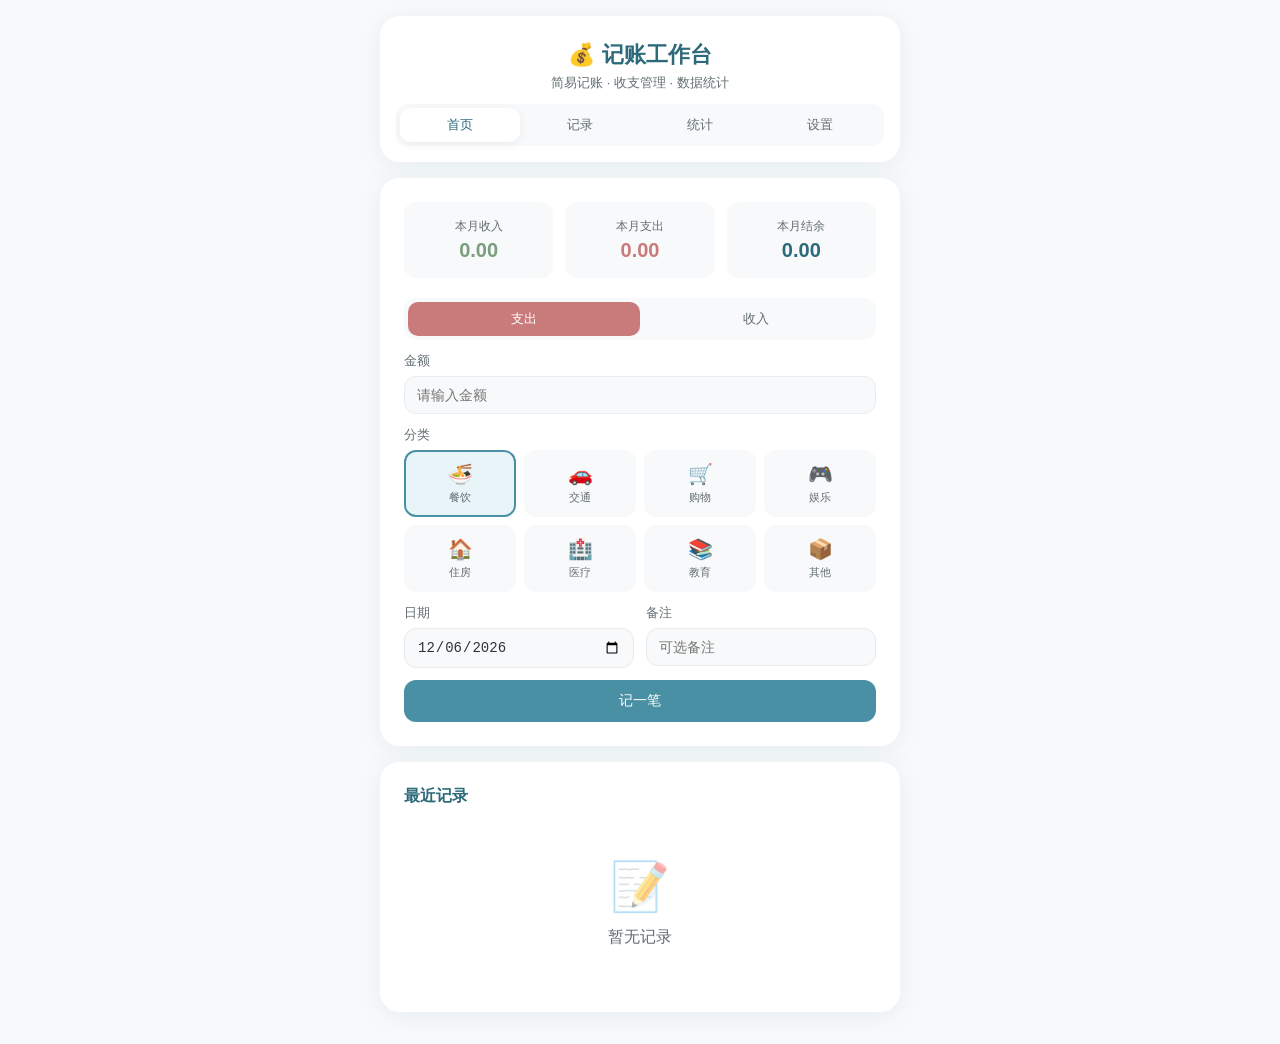
==== accounting-workbench/index.html @ 42d9f83f "feat: 新增记账工作台 - 添加 accounting-workbench/index.html 记账功能页面 - 支持收入/支出记录、分类管理、统计图表 - 支持数据导出/导入、GitHub 云" ====
<!DOCTYPE html>
<html lang="zh-CN">
<head>
    <meta charset="UTF-8">
    <meta name="viewport" content="width=device-width, initial-scale=1.0, maximum-scale=1.0, user-scalable=no">
    <title>记账工作台 · 简易记账</title>
    <style>
        :root {
            --bg: #f8f9fa;
            --card: #ffffff;
            --primary: #4a90a4;
            --primary-light: #e8f4f8;
            --primary-dark: #2d6a7a;
            --accent: #e8a87c;
            --accent-light: #fdf0e6;
            --success: #7a9e7e;
            --danger: #c97b7b;
            --warning: #e8a87c;
            --text: #2d3436;
            --text-light: #636e72;
            --border: #e9ecef;
            --shadow: 0 4px 24px rgba(74, 144, 164, 0.10);
            --radius: 20px;
            --radius-sm: 12px;
        }
        * { margin: 0; padding: 0; box-sizing: border-box; }
        body {
            font-family: -apple-system, BlinkMacSystemFont, "PingFang SC", "Microsoft YaHei", sans-serif;
            background: var(--bg);
            min-height: 100vh;
            color: var(--text);
            padding: 16px;
        }
        .container { max-width: 520px; margin: 0 auto; }
        .hidden { display: none !important; }

        header {
            text-align: center;
            padding: 24px 16px 16px;
            background: var(--card);
            border-radius: var(--radius);
            margin-bottom: 16px;
            box-shadow: var(--shadow);
        }
        header h1 { font-size: 22px; color: var(--primary-dark); font-weight: 600; }
        header .sub { color: var(--text-light); font-size: 13px; margin-top: 4px; }

        .nav-tabs {
            display: flex;
            gap: 0;
            background: var(--bg);
            border-radius: var(--radius-sm);
            padding: 4px;
            margin: 12px 0 0;
        }
        .nav-tabs button {
            flex: 1;
            padding: 8px;
            border: none;
            background: transparent;
            border-radius: 10px;
            font-size: 13px;
            color: var(--text-light);
            cursor: pointer;
            transition: all 0.2s;
        }
        .nav-tabs button.active {
            background: var(--card);
            color: var(--primary-dark);
            font-weight: 500;
            box-shadow: 0 2px 8px rgba(0,0,0,0.06);
        }

        .card {
            background: var(--card);
            border-radius: var(--radius);
            padding: 24px;
            margin-bottom: 16px;
            box-shadow: var(--shadow);
        }

        .summary-grid {
            display: grid;
            grid-template-columns: repeat(3, 1fr);
            gap: 12px;
            margin-bottom: 20px;
        }
        .summary-item {
            text-align: center;
            padding: 16px 8px;
            background: var(--bg);
            border-radius: var(--radius-sm);
        }
        .summary-item .label { font-size: 12px; color: var(--text-light); margin-bottom: 4px; }
        .summary-item .amount { font-size: 20px; font-weight: 700; }
        .summary-item.income .amount { color: var(--success); }
        .summary-item.expense .amount { color: var(--danger); }
        .summary-item.balance .amount { color: var(--primary-dark); }

        .record-form {
            display: grid;
            gap: 12px;
        }
        .form-row {
            display: grid;
            grid-template-columns: 1fr 1fr;
            gap: 12px;
        }
        .form-group {
            display: flex;
            flex-direction: column;
            gap: 6px;
        }
        .form-group label {
            font-size: 13px;
            color: var(--text-light);
            font-weight: 500;
        }
        .form-group input, .form-group select, .form-group textarea {
            padding: 10px 12px;
            border: 1px solid var(--border);
            border-radius: var(--radius-sm);
            font-size: 14px;
            color: var(--text);
            background: var(--bg);
            transition: border-color 0.2s;
        }
        .form-group input:focus, .form-group select:focus, .form-group textarea:focus {
            outline: none;
            border-color: var(--primary);
        }
        .form-group textarea {
            resize: vertical;
            min-height: 60px;
        }

        .type-toggle {
            display: flex;
            gap: 0;
            background: var(--bg);
            border-radius: var(--radius-sm);
            padding: 4px;
        }
        .type-toggle button {
            flex: 1;
            padding: 8px;
            border: none;
            background: transparent;
            border-radius: 10px;
            font-size: 13px;
            color: var(--text-light);
            cursor: pointer;
            transition: all 0.2s;
        }
        .type-toggle button.active {
            color: white;
            font-weight: 500;
        }
        .type-toggle button.expense.active { background: var(--danger); }
        .type-toggle button.income.active { background: var(--success); }

        .category-grid {
            display: grid;
            grid-template-columns: repeat(4, 1fr);
            gap: 8px;
        }
        .category-item {
            display: flex;
            flex-direction: column;
            align-items: center;
            padding: 10px 4px;
            border: 2px solid transparent;
            border-radius: var(--radius-sm);
            cursor: pointer;
            transition: all 0.2s;
            background: var(--bg);
        }
        .category-item:hover { border-color: var(--primary-light); }
        .category-item.selected { border-color: var(--primary); background: var(--primary-light); }
        .category-item .icon { font-size: 20px; margin-bottom: 4px; }
        .category-item .name { font-size: 11px; color: var(--text-light); }

        .btn {
            padding: 12px 24px;
            border: none;
            border-radius: var(--radius-sm);
            font-size: 14px;
            font-weight: 500;
            cursor: pointer;
            transition: all 0.2s;
        }
        .btn-primary {
            background: var(--primary);
            color: white;
        }
        .btn-primary:hover { background: var(--primary-dark); }
        .btn-secondary {
            background: var(--bg);
            color: var(--text);
        }
        .btn-secondary:hover { background: var(--border); }
        .btn-danger {
            background: var(--danger);
            color: white;
        }
        .btn-danger:hover { opacity: 0.9; }
        .btn-block { width: 100%; }

        .record-list { list-style: none; }
        .record-item {
            display: flex;
            align-items: center;
            padding: 14px;
            border-radius: var(--radius-sm);
            background: var(--bg);
            margin-bottom: 8px;
            transition: transform 0.2s;
        }
        .record-item:hover { transform: translateX(4px); }
        .record-item .icon {
            width: 40px;
            height: 40px;
            border-radius: 10px;
            display: flex;
            align-items: center;
            justify-content: center;
            font-size: 18px;
            margin-right: 12px;
            flex-shrink: 0;
        }
        .record-item .icon.expense { background: #fde8e8; }
        .record-item .icon.income { background: #e8f5e9; }
        .record-item .info { flex: 1; }
        .record-item .info .category { font-weight: 500; font-size: 14px; }
        .record-item .info .note { font-size: 12px; color: var(--text-light); margin-top: 2px; }
        .record-item .info .date { font-size: 11px; color: var(--text-light); margin-top: 2px; }
        .record-item .amount { font-weight: 600; font-size: 15px; margin-right: 12px; }
        .record-item .amount.expense { color: var(--danger); }
        .record-item .amount.income { color: var(--success); }
        .record-item .actions {
            display: flex;
            gap: 4px;
        }
        .record-item .actions button {
            width: 28px;
            height: 28px;
            border: none;
            border-radius: 6px;
            background: transparent;
            cursor: pointer;
            font-size: 14px;
            transition: background 0.2s;
        }
        .record-item .actions button:hover { background: var(--border); }

        .filter-bar {
            display: flex;
            gap: 8px;
            margin-bottom: 16px;
            flex-wrap: wrap;
        }
        .filter-bar select, .filter-bar input {
            padding: 8px 12px;
            border: 1px solid var(--border);
            border-radius: var(--radius-sm);
            font-size: 13px;
            color: var(--text);
            background: var(--card);
        }

        .chart-container {
            height: 200px;
            display: flex;
            align-items: flex-end;
            gap: 8px;
            padding: 20px 0;
        }
        .chart-bar {
            flex: 1;
            display: flex;
            flex-direction: column;
            align-items: center;
        }
        .chart-bar .bar {
            width: 100%;
            border-radius: 6px 6px 0 0;
            transition: height 0.6s ease;
        }
        .chart-bar .bar.expense { background: linear-gradient(180deg, var(--danger), #e8a87c); }
        .chart-bar .bar.income { background: linear-gradient(180deg, var(--success), #a5d6a7); }
        .chart-bar .label { font-size: 11px; color: var(--text-light); margin-top: 8px; }
        .chart-bar .value { font-size: 11px; color: var(--text); margin-bottom: 4px; }

        .empty-state {
            text-align: center;
            padding: 40px 20px;
            color: var(--text-light);
        }
        .empty-state .icon { font-size: 48px; margin-bottom: 12px; opacity: 0.5; }

        .modal {
            position: fixed;
            top: 0;
            left: 0;
            right: 0;
            bottom: 0;
            background: rgba(0,0,0,0.5);
            display: flex;
            align-items: center;
            justify-content: center;
            z-index: 1000;
            padding: 20px;
        }
        .modal-content {
            background: var(--card);
            border-radius: var(--radius);
            padding: 24px;
            width: 100%;
            max-width: 400px;
            max-height: 80vh;
            overflow-y: auto;
        }
        .modal-header {
            display: flex;
            justify-content: space-between;
            align-items: center;
            margin-bottom: 16px;
        }
        .modal-header h3 { font-size: 18px; color: var(--primary-dark); }
        .modal-close {
            width: 32px;
            height: 32px;
            border: none;
            border-radius: 8px;
            background: var(--bg);
            cursor: pointer;
            font-size: 16px;
        }

        .settings-item {
            display: flex;
            justify-content: space-between;
            align-items: center;
            padding: 12px 0;
            border-bottom: 1px solid var(--border);
        }
        .settings-item:last-child { border-bottom: none; }
        .settings-item .label { font-size: 14px; }
        .settings-item .value { font-size: 14px; color: var(--text-light); }

        .toast {
            position: fixed;
            bottom: 20px;
            left: 50%;
            transform: translateX(-50%);
            background: var(--primary-dark);
            color: white;
            padding: 12px 24px;
            border-radius: var(--radius-sm);
            font-size: 14px;
            z-index: 2000;
            opacity: 0;
            transition: opacity 0.3s;
        }
        .toast.show { opacity: 1; }

        @media (max-width: 768px) {
            body { padding: 12px; }
            .form-row { grid-template-columns: 1fr; }
            .category-grid { grid-template-columns: repeat(4, 1fr); }
        }
    </style>
</head>
<body>
<div class="container">
    <header>
        <h1>💰 记账工作台</h1>
        <div class="sub">简易记账 · 收支管理 · 数据统计</div>
        <div class="nav-tabs">
            <button class="active" onclick="showTab('home')">首页</button>
            <button onclick="showTab('records')">记录</button>
            <button onclick="showTab('stats')">统计</button>
            <button onclick="showTab('settings')">设置</button>
        </div>
    </header>

    <!-- 首页 -->
    <div id="tab-home" class="tab-content">
        <div class="card">
            <div class="summary-grid">
                <div class="summary-item income">
                    <div class="label">本月收入</div>
                    <div class="amount" id="monthIncome">0.00</div>
                </div>
                <div class="summary-item expense">
                    <div class="label">本月支出</div>
                    <div class="amount" id="monthExpense">0.00</div>
                </div>
                <div class="summary-item balance">
                    <div class="label">本月结余</div>
                    <div class="amount" id="monthBalance">0.00</div>
                </div>
            </div>

            <div class="record-form">
                <div class="type-toggle">
                    <button class="expense active" onclick="setType('expense')">支出</button>
                    <button class="income" onclick="setType('income')">收入</button>
                </div>

                <div class="form-group">
                    <label>金额</label>
                    <input type="number" id="amount" placeholder="请输入金额" step="0.01" min="0">
                </div>

                <div class="form-group">
                    <label>分类</label>
                    <div class="category-grid" id="categoryGrid"></div>
                </div>

                <div class="form-row">
                    <div class="form-group">
                        <label>日期</label>
                        <input type="date" id="date">
                    </div>
                    <div class="form-group">
                        <label>备注</label>
                        <input type="text" id="note" placeholder="可选备注">
                    </div>
                </div>

                <button class="btn btn-primary btn-block" onclick="addRecord()">记一笔</button>
            </div>
        </div>

        <div class="card">
            <h3 style="font-size:16px;color:var(--primary-dark);margin-bottom:12px">最近记录</h3>
            <ul class="record-list" id="recentRecords"></ul>
        </div>
    </div>

    <!-- 记录列表 -->
    <div id="tab-records" class="tab-content hidden">
        <div class="card">
            <div class="filter-bar">
                <select id="filterType" onchange="renderRecords()">
                    <option value="all">全部类型</option>
                    <option value="expense">支出</option>
                    <option value="income">收入</option>
                </select>
                <select id="filterCategory" onchange="renderRecords()">
                    <option value="all">全部分类</option>
                </select>
                <input type="month" id="filterMonth" onchange="renderRecords()">
            </div>
            <ul class="record-list" id="allRecords"></ul>
        </div>
    </div>

    <!-- 统计 -->
    <div id="tab-stats" class="tab-content hidden">
        <div class="card">
            <h3 style="font-size:16px;color:var(--primary-dark);margin-bottom:12px">月度收支趋势</h3>
            <div class="chart-container" id="monthlyChart"></div>
        </div>

        <div class="card">
            <h3 style="font-size:16px;color:var(--primary-dark);margin-bottom:12px">分类统计</h3>
            <div id="categoryStats"></div>
        </div>
    </div>

    <!-- 设置 -->
    <div id="tab-settings" class="tab-content hidden">
        <div class="card">
            <h3 style="font-size:16px;color:var(--primary-dark);margin-bottom:16px">数据管理</h3>
            <div class="settings-item">
                <div class="label">导出数据</div>
                <button class="btn btn-secondary" onclick="exportData()">导出 JSON</button>
            </div>
            <div class="settings-item">
                <div class="label">导入数据</button>
                <input type="file" id="importFile" accept=".json" onchange="importData(event)" style="display:none">
                <button class="btn btn-secondary" onclick="document.getElementById('importFile').click()">导入 JSON</button>
            </div>
            <div class="settings-item">
                <div class="label">清空数据</div>
                <button class="btn btn-danger" onclick="clearData()">清空</button>
            </div>
        </div>

        <div class="card">
            <h3 style="font-size:16px;color:var(--primary-dark);margin-bottom:16px">云同步</h3>
            <div class="form-group">
                <label>GitHub Token</label>
                <input type="password" id="githubTokenInput" placeholder="ghp_xxxx">
            </div>
            <div class="form-group" style="margin-top:12px">
                <label>仓库路径 (owner/repo/path)</label>
                <input type="text" id="githubPathInput" placeholder="LCC0528/knowledge-workbench/data/accounting.json">
            </div>
            <div style="display:flex;gap:8px;margin-top:16px">
                <button class="btn btn-primary" onclick="pushToGitHub()">推送到云端</button>
                <button class="btn btn-secondary" onclick="pullFromGitHub()">从云端拉取</button>
            </div>
        </div>
    </div>
</div>

<!-- 编辑弹窗 -->
<div id="editModal" class="modal hidden">
    <div class="modal-content">
        <div class="modal-header">
            <h3>编辑记录</h3>
            <button class="modal-close" onclick="closeModal()">×</button>
        </div>
        <div class="record-form">
            <div class="type-toggle">
                <button class="expense" onclick="setEditType('expense')">支出</button>
                <button class="income" onclick="setEditType('income')">收入</button>
            </div>
            <div class="form-group">
                <label>金额</label>
                <input type="number" id="editAmount" step="0.01" min="0">
            </div>
            <div class="form-group">
                <label>分类</label>
                <div class="category-grid" id="editCategoryGrid"></div>
            </div>
            <div class="form-row">
                <div class="form-group">
                    <label>日期</label>
                    <input type="date" id="editDate">
                </div>
                <div class="form-group">
                    <label>备注</label>
                    <input type="text" id="editNote">
                </div>
            </div>
            <button class="btn btn-primary btn-block" onclick="saveEdit()">保存</button>
        </div>
    </div>
</div>

<div id="toast" class="toast"></div>

<script>
(function() {
    // 常量
    const STORAGE_KEY = 'accounting_workbench_data';
    const SETTINGS_KEY = 'accounting_workbench_settings';
    const GITHUB_TOKEN_KEY = 'accounting_github_token';
    const GITHUB_PATH_KEY = 'accounting_github_path';

    // 默认分类
    const DEFAULT_CATEGORIES = {
        expense: [
            { id: 'food', name: '餐饮', icon: '🍜' },
            { id: 'transport', name: '交通', icon: '🚗' },
            { id: 'shopping', name: '购物', icon: '🛒' },
            { id: 'entertainment', name: '娱乐', icon: '🎮' },
            { id: 'housing', name: '住房', icon: '🏠' },
            { id: 'medical', name: '医疗', icon: '🏥' },
            { id: 'education', name: '教育', icon: '📚' },
            { id: 'other_expense', name: '其他', icon: '📦' }
        ],
        income: [
            { id: 'salary', name: '工资', icon: '💼' },
            { id: 'bonus', name: '奖金', icon: '🎁' },
            { id: 'investment', name: '投资', icon: '📈' },
            { id: 'parttime', name: '兼职', icon: '💻' },
            { id: 'gift', name: '红包', icon: '🧧' },
            { id: 'refund', name: '退款', icon: '↩️' },
            { id: 'other_income', name: '其他', icon: '💎' }
        ]
    };

    // 状态
    let state = {
        records: [],
        type: 'expense',
        category: 'food',
        editType: 'expense',
        editCategory: 'food',
        editingId: null
    };

    // 工具函数
    function generateId() {
        return Date.now().toString(36) + Math.random().toString(36).substr(2, 9);
    }

    function formatDate(date) {
        const d = new Date(date);
        return d.getFullYear() + '-' + String(d.getMonth()+1).padStart(2,'0') + '-' + String(d.getDate()).padStart(2,'0');
    }

    function formatMonth(date) {
        const d = new Date(date);
        return d.getFullYear() + '-' + String(d.getMonth()+1).padStart(2,'0');
    }

    function formatAmount(amount) {
        return parseFloat(amount).toFixed(2);
    }

    function showToast(msg) {
        const toast = document.getElementById('toast');
        toast.textContent = msg;
        toast.classList.add('show');
        setTimeout(() => toast.classList.remove('show'), 2000);
    }

    // 数据持久化
    function loadData() {
        try {
            const data = localStorage.getItem(STORAGE_KEY);
            if (data) state.records = JSON.parse(data);
        } catch { state.records = []; }
    }

    function saveData() {
        localStorage.setItem(STORAGE_KEY, JSON.stringify(state.records));
    }

    function getSettings() {
        try {
            return JSON.parse(localStorage.getItem(SETTINGS_KEY)) || {};
        } catch { return {}; }
    }

    function saveSettings(settings) {
        localStorage.setItem(SETTINGS_KEY, JSON.stringify(settings));
    }

    // GitHub 云同步
    function getGhToken() {
        try { return localStorage.getItem(GITHUB_TOKEN_KEY) || ''; } catch { return ''; }
    }

    function setGhToken(token) {
        try { localStorage.setItem(GITHUB_TOKEN_KEY, token); } catch {}
    }

    function getGhPath() {
        try { return localStorage.getItem(GITHUB_PATH_KEY) || ''; } catch { return ''; }
    }

    function setGhPath(path) {
        try { localStorage.setItem(GITHUB_PATH_KEY, path); } catch {}
    }

    async function pushToGitHub() {
        const token = getGhToken();
        const path = getGhPath();
        if (!token || !path) {
            showToast('请先配置 Token 和仓库路径');
            return;
        }

        const parts = path.split('/');
        if (parts.length < 3) {
            showToast('仓库路径格式: owner/repo/path');
            return;
        }

        const owner = parts[0];
        const repo = parts[1];
        const filePath = parts.slice(2).join('/');
        const apiUrl = `https://api.github.com/repos/${owner}/${repo}/contents/${filePath}`;

        try {
            // 获取现有文件
            let sha = null;
            const getResp = await fetch(apiUrl, {
                headers: { 'Authorization': `token ${token}` }
            });
            if (getResp.ok) {
                const data = await getResp.json();
                sha = data.sha;
            }

            // 准备内容
            const content = btoa(unescape(encodeURIComponent(JSON.stringify(state.records, null, 2))));

            // 提交
            const body = {
                message: `更新记账数据 ${new Date().toISOString()}`,
                content: content
            };
            if (sha) body.sha = sha;

            const putResp = await fetch(apiUrl, {
                method: 'PUT',
                headers: {
                    'Authorization': `token ${token}`,
                    'Content-Type': 'application/json'
                },
                body: JSON.stringify(body)
            });

            if (putResp.ok) {
                showToast('推送成功');
            } else {
                showToast('推送失败: ' + putResp.statusText);
            }
        } catch (e) {
            showToast('网络错误: ' + e.message);
        }
    }

    async function pullFromGitHub() {
        const token = getGhToken();
        const path = getGhPath();
        if (!token || !path) {
            showToast('请先配置 Token 和仓库路径');
            return;
        }

        const parts = path.split('/');
        if (parts.length < 3) {
            showToast('仓库路径格式: owner/repo/path');
            return;
        }

        const owner = parts[0];
        const repo = parts[1];
        const filePath = parts.slice(2).join('/');
        const apiUrl = `https://api.github.com/repos/${owner}/${repo}/contents/${filePath}`;

        try {
            const resp = await fetch(apiUrl, {
                headers: { 'Authorization': `token ${token}` }
            });
            if (!resp.ok) {
                showToast('拉取失败: ' + resp.statusText);
                return;
            }
            const data = await resp.json();
            const content = decodeURIComponent(escape(atob(data.content)));
            const records = JSON.parse(content);
            if (Array.isArray(records)) {
                state.records = records;
                saveData();
                renderAll();
                showToast('拉取成功');
            }
        } catch (e) {
            showToast('网络错误: ' + e.message);
        }
    }

    // 分类渲染
    function renderCategories() {
        const grid = document.getElementById('categoryGrid');
        const categories = DEFAULT_CATEGORIES[state.type];
        grid.innerHTML = categories.map(c => `
            <div class="category-item ${c.id === state.category ? 'selected' : ''}" 
                 onclick="selectCategory('${c.id}')">
                <div class="icon">${c.icon}</div>
                <div class="name">${c.name}</div>
            </div>
        `).join('');
    }

    function renderEditCategories() {
        const grid = document.getElementById('editCategoryGrid');
        const categories = DEFAULT_CATEGORIES[state.editType];
        grid.innerHTML = categories.map(c => `
            <div class="category-item ${c.id === state.editCategory ? 'selected' : ''}" 
                 onclick="selectEditCategory('${c.id}')">
                <div class="icon">${c.icon}</div>
                <div class="name">${c.name}</div>
            </div>
        `).join('');
    }

    function getCategoryInfo(id) {
        for (const type of ['expense', 'income']) {
            const cat = DEFAULT_CATEGORIES[type].find(c => c.id === id);
            if (cat) return cat;
        }
        return { id, name: id, icon: '❓' };
    }

    // 记录操作
    window.setType = function(type) {
        state.type = type;
        state.category = DEFAULT_CATEGORIES[type][0].id;
        document.querySelectorAll('.type-toggle button').forEach(btn => {
            btn.classList.remove('active');
        });
        document.querySelector(`.type-toggle button.${type}`).classList.add('active');
        renderCategories();
    };

    window.selectCategory = function(id) {
        state.category = id;
        renderCategories();
    };

    window.setEditType = function(type) {
        state.editType = type;
        state.editCategory = DEFAULT_CATEGORIES[type][0].id;
        document.querySelectorAll('#editModal .type-toggle button').forEach(btn => {
            btn.classList.remove('active');
        });
        document.querySelector(`#editModal .type-toggle button.${type}`).classList.add('active');
        renderEditCategories();
    };

    window.selectEditCategory = function(id) {
        state.editCategory = id;
        renderEditCategories();
    };

    window.addRecord = function() {
        const amount = parseFloat(document.getElementById('amount').value);
        if (!amount || amount <= 0) {
            showToast('请输入有效金额');
            return;
        }

        const record = {
            id: generateId(),
            type: state.type,
            amount: amount,
            category: state.category,
            date: document.getElementById('date').value || formatDate(new Date()),
            note: document.getElementById('note').value.trim(),
            createdAt: new Date().toISOString()
        };

        state.records.unshift(record);
        saveData();
        renderAll();

        // 重置表单
        document.getElementById('amount').value = '';
        document.getElementById('note').value = '';
        showToast('记录已添加');
    };

    window.editRecord = function(id) {
        const record = state.records.find(r => r.id === id);
        if (!record) return;

        state.editingId = id;
        state.editType = record.type;
        state.editCategory = record.category;

        document.getElementById('editAmount').value = record.amount;
        document.getElementById('editDate').value = record.date;
        document.getElementById('editNote').value = record.note;

        document.querySelectorAll('#editModal .type-toggle button').forEach(btn => {
            btn.classList.remove('active');
        });
        document.querySelector(`#editModal .type-toggle button.${record.type}`).classList.add('active');

        renderEditCategories();
        document.getElementById('editModal').classList.remove('hidden');
    };

    window.closeModal = function() {
        document.getElementById('editModal').classList.add('hidden');
        state.editingId = null;
    };

    window.saveEdit = function() {
        const amount = parseFloat(document.getElementById('editAmount').value);
        if (!amount || amount <= 0) {
            showToast('请输入有效金额');
            return;
        }

        const record = state.records.find(r => r.id === state.editingId);
        if (!record) return;

        record.type = state.editType;
        record.amount = amount;
        record.category = state.editCategory;
        record.date = document.getElementById('editDate').value || record.date;
        record.note = document.getElementById('editNote').value.trim();

        saveData();
        renderAll();
        closeModal();
        showToast('记录已更新');
    };

    window.deleteRecord = function(id) {
        if (!confirm('确定删除这条记录？')) return;
        state.records = state.records.filter(r => r.id !== id);
        saveData();
        renderAll();
        showToast('记录已删除');
    };

    // 渲染
    function renderRecentRecords() {
        const list = document.getElementById('recentRecords');
        const recent = state.records.slice(0, 5);

        if (recent.length === 0) {
            list.innerHTML = '<div class="empty-state"><div class="icon">📝</div><div>暂无记录</div></div>';
            return;
        }

        list.innerHTML = recent.map(r => {
            const cat = getCategoryInfo(r.category);
            return `
                <li class="record-item">
                    <div class="icon ${r.type}">${cat.icon}</div>
                    <div class="info">
                        <div class="category">${cat.name}</div>
                        <div class="note">${r.note || '-'}</div>
                        <div class="date">${r.date}</div>
                    </div>
                    <div class="amount ${r.type}">${r.type === 'expense' ? '-' : '+'}${formatAmount(r.amount)}</div>
                    <div class="actions">
                        <button onclick="editRecord('${r.id}')" title="编辑">✏️</button>
                        <button onclick="deleteRecord('${r.id}')" title="删除">🗑️</button>
                    </div>
                </li>
            `;
        }).join('');
    }

    function renderRecords() {
        const list = document.getElementById('allRecords');
        const filterType = document.getElementById('filterType').value;
        const filterCategory = document.getElementById('filterCategory').value;
        const filterMonth = document.getElementById('filterMonth').value;

        let filtered = state.records;

        if (filterType !== 'all') {
            filtered = filtered.filter(r => r.type === filterType);
        }
        if (filterCategory !== 'all') {
            filtered = filtered.filter(r => r.category === filterCategory);
        }
        if (filterMonth) {
            filtered = filtered.filter(r => formatMonth(r.date) === filterMonth);
        }

        if (filtered.length === 0) {
            list.innerHTML = '<div class="empty-state"><div class="icon">📝</div><div>暂无记录</div></div>';
            return;
        }

        list.innerHTML = filtered.map(r => {
            const cat = getCategoryInfo(r.category);
            return `
                <li class="record-item">
                    <div class="icon ${r.type}">${cat.icon}</div>
                    <div class="info">
                        <div class="category">${cat.name}</div>
                        <div class="note">${r.note || '-'}</div>
                        <div class="date">${r.date}</div>
                    </div>
                    <div class="amount ${r.type}">${r.type === 'expense' ? '-' : '+'}${formatAmount(r.amount)}</div>
                    <div class="actions">
                        <button onclick="editRecord('${r.id}')" title="编辑">✏️</button>
                        <button onclick="deleteRecord('${r.id}')" title="删除">🗑️</button>
                    </div>
                </li>
            `;
        }).join('');
    }

    function renderSummary() {
        const now = new Date();
        const currentMonth = formatMonth(now);

        const monthRecords = state.records.filter(r => formatMonth(r.date) === currentMonth);
        const income = monthRecords.filter(r => r.type === 'income').reduce((sum, r) => sum + r.amount, 0);
        const expense = monthRecords.filter(r => r.type === 'expense').reduce((sum, r) => sum + r.amount, 0);

        document.getElementById('monthIncome').textContent = formatAmount(income);
        document.getElementById('monthExpense').textContent = formatAmount(expense);
        document.getElementById('monthBalance').textContent = formatAmount(income - expense);
    }

    function renderMonthlyChart() {
        const chart = document.getElementById('monthlyChart');
        const months = [];

        for (let i = 5; i >= 0; i--) {
            const d = new Date();
            d.setMonth(d.getMonth() - i);
            months.push(formatMonth(d));
        }

        const monthData = months.map(m => {
            const records = state.records.filter(r => formatMonth(r.date) === m);
            return {
                month: m,
                income: records.filter(r => r.type === 'income').reduce((sum, r) => sum + r.amount, 0),
                expense: records.filter(r => r.type === 'expense').reduce((sum, r) => sum + r.amount, 0)
            };
        });

        const maxAmount = Math.max(...monthData.map(d => Math.max(d.income, d.expense)), 1);

        chart.innerHTML = monthData.map(d => `
            <div class="chart-bar">
                <div class="value">${d.income > 0 ? formatAmount(d.income) : ''}</div>
                <div class="bar income" style="height: ${(d.income / maxAmount) * 150}px"></div>
                <div class="bar expense" style="height: ${(d.expense / maxAmount) * 150}px; margin-top: 4px;"></div>
                <div class="value">${d.expense > 0 ? formatAmount(d.expense) : ''}</div>
                <div class="label">${d.month.split('-')[1]}月</div>
            </div>
        `).join('');
    }

    function renderCategoryStats() {
        const container = document.getElementById('categoryStats');
        const now = new Date();
        const currentMonth = formatMonth(now);
        const monthRecords = state.records.filter(r => formatMonth(r.date) === currentMonth);

        const stats = {};
        monthRecords.forEach(r => {
            if (!stats[r.category]) {
                stats[r.category] = { income: 0, expense: 0 };
            }
            stats[r.category][r.type] += r.amount;
        });

        const entries = Object.entries(stats).sort((a, b) => 
            (b[1].expense + b[1].income) - (a[1].expense + a[1].income)
        );

        if (entries.length === 0) {
            container.innerHTML = '<div class="empty-state"><div class="icon">📊</div><div>本月暂无数据</div></div>';
            return;
        }

        container.innerHTML = entries.map(([catId, data]) => {
            const cat = getCategoryInfo(catId);
            const total = data.income + data.expense;
            return `
                <div class="record-item">
                    <div class="icon ${data.expense > 0 ? 'expense' : 'income'}">${cat.icon}</div>
                    <div class="info">
                        <div class="category">${cat.name}</div>
                        <div class="note">收入: ${formatAmount(data.income)} · 支出: ${formatAmount(data.expense)}</div>
                    </div>
                    <div class="amount" style="color:var(--text)">${formatAmount(total)}</div>
                </div>
            `;
        }).join('');
    }

    function renderFilterCategories() {
        const select = document.getElementById('filterCategory');
        const allCats = [...DEFAULT_CATEGORIES.expense, ...DEFAULT_CATEGORIES.income];
        select.innerHTML = '<option value="all">全部分类</option>' + 
            allCats.map(c => `<option value="${c.id}">${c.icon} ${c.name}</option>`).join('');
    }

    function renderAll() {
        renderSummary();
        renderCategories();
        renderRecentRecords();
        renderRecords();
        renderMonthlyChart();
        renderCategoryStats();
        renderFilterCategories();
    }

    // Tab 切换
    window.showTab = function(tab) {
        document.querySelectorAll('.tab-content').forEach(el => el.classList.add('hidden'));
        document.getElementById('tab-' + tab).classList.remove('hidden');
        
        document.querySelectorAll('.nav-tabs button').forEach(btn => btn.classList.remove('active'));
        event.target.classList.add('active');
    };

    // 数据导出导入
    window.exportData = function() {
        const data = JSON.stringify(state.records, null, 2);
        const blob = new Blob([data], { type: 'application/json' });
        const url = URL.createObjectURL(blob);
        const a = document.createElement('a');
        a.href = url;
        a.download = `accounting-data-${formatDate(new Date())}.json`;
        a.click();
        URL.revokeObjectURL(url);
        showToast('数据已导出');
    };

    window.importData = function(event) {
        const file = event.target.files[0];
        if (!file) return;

        const reader = new FileReader();
        reader.onload = function(e) {
            try {
                const data = JSON.parse(e.target.result);
                if (Array.isArray(data)) {
                    if (confirm(`确定导入 ${data.length} 条记录？这将覆盖现有数据`)) {
                        state.records = data;
                        saveData();
                        renderAll();
                        showToast('数据已导入');
                    }
                } else {
                    showToast('无效的数据格式');
                }
            } catch {
                showToast('文件解析失败');
            }
        };
        reader.readAsText(file);
    };

    window.clearData = function() {
        if (confirm('确定清空所有数据？此操作不可恢复')) {
            state.records = [];
            saveData();
            renderAll();
            showToast('数据已清空');
        }
    };

    // 初始化
    function init() {
        // 设置默认日期
        document.getElementById('date').value = formatDate(new Date());

        // 加载设置
        const settings = getSettings();
        if (settings.githubToken) {
            document.getElementById('githubTokenInput').value = settings.githubToken.substring(0, 10) + '···';
        }
        if (settings.githubPath) {
            document.getElementById('githubPathInput').value = settings.githubPath;
        }

        // 监听设置输入
        document.getElementById('githubTokenInput').addEventListener('change', function() {
            const token = this.value.trim();
            if (token) {
                setGhToken(token);
                showToast('Token 已保存');
            }
        });

        document.getElementById('githubPathInput').addEventListener('change', function() {
            const path = this.value.trim();
            if (path) {
                setGhPath(path);
                showToast('路径已保存');
            }
        });

        // URL Token 自动配置
        const params = new URLSearchParams(window.location.search);
        const urlToken = params.get('token');
        if (urlToken && urlToken.startsWith('ghp_')) {
            setGhToken(urlToken);
            window.history.replaceState({}, document.title, window.location.pathname);
            setTimeout(() => showToast('Token 已自动配置'), 500);
        }

        loadData();
        renderAll();
    }

    // 暴露全局函数
    window.pushToGitHub = pushToGitHub;
    window.pullFromGitHub = pullFromGitHub;

    init();
})();
</script>
</body>
</html>
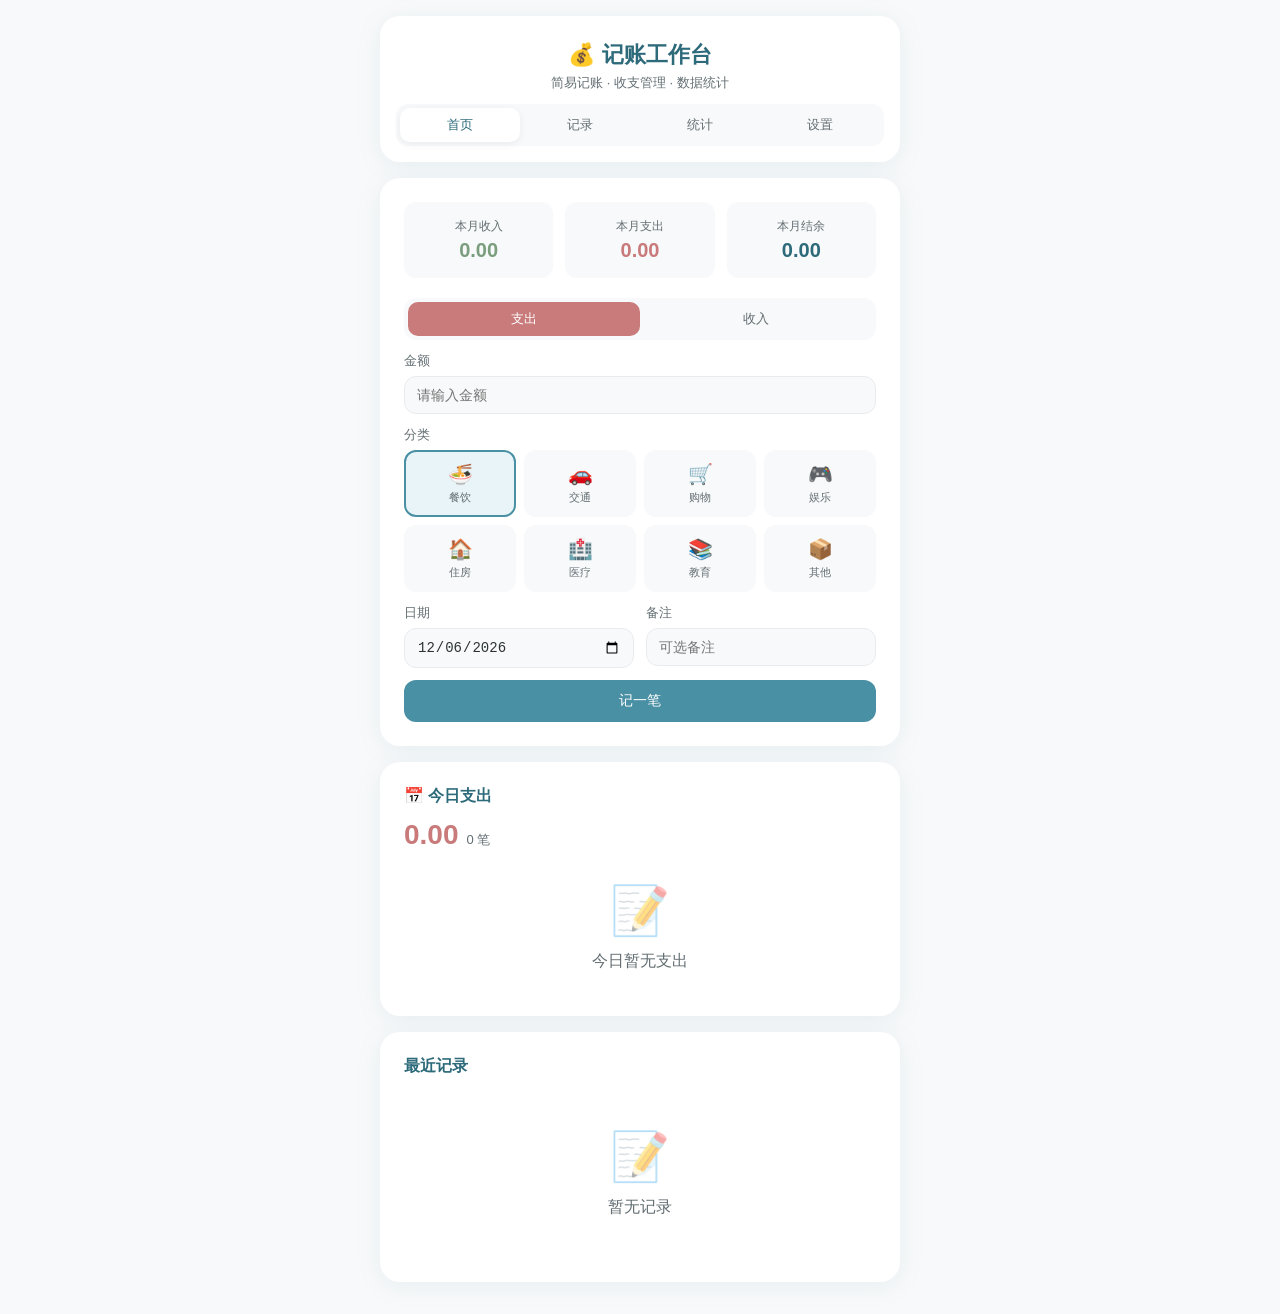
==== commit 68fcdc52: "feat: 记账工作台添加今日支出功能；英语工作台添加再看一次功能" ====
--- a/accounting-workbench/index.html
+++ b/accounting-workbench/index.html
@@ -434,6 +434,15 @@
         </div>
 
         <div class="card">
+            <h3 style="font-size:16px;color:var(--primary-dark);margin-bottom:12px">📅 今日支出</h3>
+            <div style="display:flex;align-items:baseline;gap:8px;margin-bottom:12px">
+                <span style="font-size:28px;font-weight:700;color:var(--danger)" id="todayExpense">0.00</span>
+                <span style="font-size:13px;color:var(--text-light)" id="todayExpenseCount">0 笔</span>
+            </div>
+            <ul class="record-list" id="todayExpenseList"></ul>
+        </div>
+
+        <div class="card">
             <h3 style="font-size:16px;color:var(--primary-dark);margin-bottom:12px">最近记录</h3>
             <ul class="record-list" id="recentRecords"></ul>
         </div>
@@ -983,6 +992,35 @@
         document.getElementById('monthBalance').textContent = formatAmount(income - expense);
     }
 
+    function renderTodayExpense() {
+        const today = formatDate(new Date());
+        const todayRecords = state.records.filter(r => r.date === today && r.type === 'expense');
+        const total = todayRecords.reduce((sum, r) => sum + r.amount, 0);
+
+        document.getElementById('todayExpense').textContent = formatAmount(total);
+        document.getElementById('todayExpenseCount').textContent = todayRecords.length + ' 笔';
+
+        const list = document.getElementById('todayExpenseList');
+        if (todayRecords.length === 0) {
+            list.innerHTML = '<div class="empty-state" style="padding:20px"><div class="icon">📝</div><div>今日暂无支出</div></div>';
+            return;
+        }
+
+        list.innerHTML = todayRecords.map(r => {
+            const cat = getCategoryInfo(r.category);
+            return `
+                <li class="record-item">
+                    <div class="icon expense">${cat.icon}</div>
+                    <div class="info">
+                        <div class="category">${cat.name}</div>
+                        <div class="note">${r.note || '-'}</div>
+                    </div>
+                    <div class="amount expense">-${formatAmount(r.amount)}</div>
+                </li>
+            `;
+        }).join('');
+    }
+
     function renderMonthlyChart() {
         const chart = document.getElementById('monthlyChart');
         const months = [];
@@ -1063,6 +1101,7 @@
 
     function renderAll() {
         renderSummary();
+        renderTodayExpense();
         renderCategories();
         renderRecentRecords();
         renderRecords();
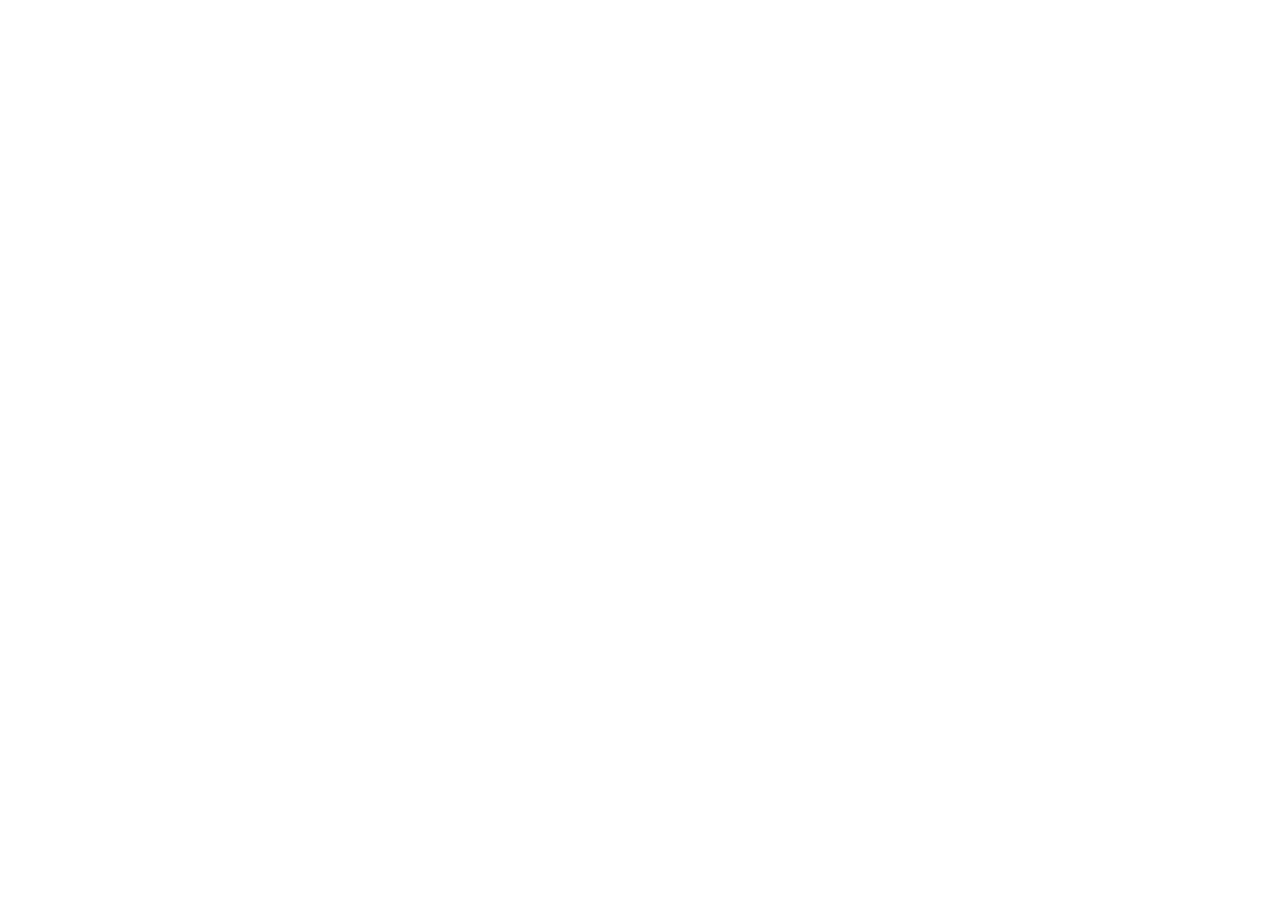
==== commit c4d7c4fa: "feat: ?????????????" ====
--- a/accounting-workbench/index.html
+++ b/accounting-workbench/index.html
@@ -1,1221 +1,1221 @@
-<!DOCTYPE html>
-<html lang="zh-CN">
-<head>
-    <meta charset="UTF-8">
-    <meta name="viewport" content="width=device-width, initial-scale=1.0, maximum-scale=1.0, user-scalable=no">
-    <title>记账工作台 · 简易记账</title>
-    <style>
-        :root {
-            --bg: #f8f9fa;
-            --card: #ffffff;
-            --primary: #4a90a4;
-            --primary-light: #e8f4f8;
-            --primary-dark: #2d6a7a;
-            --accent: #e8a87c;
-            --accent-light: #fdf0e6;
-            --success: #7a9e7e;
-            --danger: #c97b7b;
-            --warning: #e8a87c;
-            --text: #2d3436;
-            --text-light: #636e72;
-            --border: #e9ecef;
-            --shadow: 0 4px 24px rgba(74, 144, 164, 0.10);
-            --radius: 20px;
-            --radius-sm: 12px;
-        }
-        * { margin: 0; padding: 0; box-sizing: border-box; }
-        body {
-            font-family: -apple-system, BlinkMacSystemFont, "PingFang SC", "Microsoft YaHei", sans-serif;
-            background: var(--bg);
-            min-height: 100vh;
-            color: var(--text);
-            padding: 16px;
-        }
-        .container { max-width: 520px; margin: 0 auto; }
-        .hidden { display: none !important; }
-
-        header {
-            text-align: center;
-            padding: 24px 16px 16px;
-            background: var(--card);
-            border-radius: var(--radius);
-            margin-bottom: 16px;
-            box-shadow: var(--shadow);
-        }
-        header h1 { font-size: 22px; color: var(--primary-dark); font-weight: 600; }
-        header .sub { color: var(--text-light); font-size: 13px; margin-top: 4px; }
-
-        .nav-tabs {
-            display: flex;
-            gap: 0;
-            background: var(--bg);
-            border-radius: var(--radius-sm);
-            padding: 4px;
-            margin: 12px 0 0;
-        }
-        .nav-tabs button {
-            flex: 1;
-            padding: 8px;
-            border: none;
-            background: transparent;
-            border-radius: 10px;
-            font-size: 13px;
-            color: var(--text-light);
-            cursor: pointer;
-            transition: all 0.2s;
-        }
-        .nav-tabs button.active {
-            background: var(--card);
-            color: var(--primary-dark);
-            font-weight: 500;
-            box-shadow: 0 2px 8px rgba(0,0,0,0.06);
-        }
-
-        .card {
-            background: var(--card);
-            border-radius: var(--radius);
-            padding: 24px;
-            margin-bottom: 16px;
-            box-shadow: var(--shadow);
-        }
-
-        .summary-grid {
-            display: grid;
-            grid-template-columns: repeat(3, 1fr);
-            gap: 12px;
-            margin-bottom: 20px;
-        }
-        .summary-item {
-            text-align: center;
-            padding: 16px 8px;
-            background: var(--bg);
-            border-radius: var(--radius-sm);
-        }
-        .summary-item .label { font-size: 12px; color: var(--text-light); margin-bottom: 4px; }
-        .summary-item .amount { font-size: 20px; font-weight: 700; }
-        .summary-item.income .amount { color: var(--success); }
-        .summary-item.expense .amount { color: var(--danger); }
-        .summary-item.balance .amount { color: var(--primary-dark); }
-
-        .record-form {
-            display: grid;
-            gap: 12px;
-        }
-        .form-row {
-            display: grid;
-            grid-template-columns: 1fr 1fr;
-            gap: 12px;
-        }
-        .form-group {
-            display: flex;
-            flex-direction: column;
-            gap: 6px;
-        }
-        .form-group label {
-            font-size: 13px;
-            color: var(--text-light);
-            font-weight: 500;
-        }
-        .form-group input, .form-group select, .form-group textarea {
-            padding: 10px 12px;
-            border: 1px solid var(--border);
-            border-radius: var(--radius-sm);
-            font-size: 14px;
-            color: var(--text);
-            background: var(--bg);
-            transition: border-color 0.2s;
-        }
-        .form-group input:focus, .form-group select:focus, .form-group textarea:focus {
-            outline: none;
-            border-color: var(--primary);
-        }
-        .form-group textarea {
-            resize: vertical;
-            min-height: 60px;
-        }
-
-        .type-toggle {
-            display: flex;
-            gap: 0;
-            background: var(--bg);
-            border-radius: var(--radius-sm);
-            padding: 4px;
-        }
-        .type-toggle button {
-            flex: 1;
-            padding: 8px;
-            border: none;
-            background: transparent;
-            border-radius: 10px;
-            font-size: 13px;
-            color: var(--text-light);
-            cursor: pointer;
-            transition: all 0.2s;
-        }
-        .type-toggle button.active {
-            color: white;
-            font-weight: 500;
-        }
-        .type-toggle button.expense.active { background: var(--danger); }
-        .type-toggle button.income.active { background: var(--success); }
-
-        .category-grid {
-            display: grid;
-            grid-template-columns: repeat(4, 1fr);
-            gap: 8px;
-        }
-        .category-item {
-            display: flex;
-            flex-direction: column;
-            align-items: center;
-            padding: 10px 4px;
-            border: 2px solid transparent;
-            border-radius: var(--radius-sm);
-            cursor: pointer;
-            transition: all 0.2s;
-            background: var(--bg);
-        }
-        .category-item:hover { border-color: var(--primary-light); }
-        .category-item.selected { border-color: var(--primary); background: var(--primary-light); }
-        .category-item .icon { font-size: 20px; margin-bottom: 4px; }
-        .category-item .name { font-size: 11px; color: var(--text-light); }
-
-        .btn {
-            padding: 12px 24px;
-            border: none;
-            border-radius: var(--radius-sm);
-            font-size: 14px;
-            font-weight: 500;
-            cursor: pointer;
-            transition: all 0.2s;
-        }
-        .btn-primary {
-            background: var(--primary);
-            color: white;
-        }
-        .btn-primary:hover { background: var(--primary-dark); }
-        .btn-secondary {
-            background: var(--bg);
-            color: var(--text);
-        }
-        .btn-secondary:hover { background: var(--border); }
-        .btn-danger {
-            background: var(--danger);
-            color: white;
-        }
-        .btn-danger:hover { opacity: 0.9; }
-        .btn-block { width: 100%; }
-
-        .record-list { list-style: none; }
-        .record-item {
-            display: flex;
-            align-items: center;
-            padding: 14px;
-            border-radius: var(--radius-sm);
-            background: var(--bg);
-            margin-bottom: 8px;
-            transition: transform 0.2s;
-        }
-        .record-item:hover { transform: translateX(4px); }
-        .record-item .icon {
-            width: 40px;
-            height: 40px;
-            border-radius: 10px;
-            display: flex;
-            align-items: center;
-            justify-content: center;
-            font-size: 18px;
-            margin-right: 12px;
-            flex-shrink: 0;
-        }
-        .record-item .icon.expense { background: #fde8e8; }
-        .record-item .icon.income { background: #e8f5e9; }
-        .record-item .info { flex: 1; }
-        .record-item .info .category { font-weight: 500; font-size: 14px; }
-        .record-item .info .note { font-size: 12px; color: var(--text-light); margin-top: 2px; }
-        .record-item .info .date { font-size: 11px; color: var(--text-light); margin-top: 2px; }
-        .record-item .amount { font-weight: 600; font-size: 15px; margin-right: 12px; }
-        .record-item .amount.expense { color: var(--danger); }
-        .record-item .amount.income { color: var(--success); }
-        .record-item .actions {
-            display: flex;
-            gap: 4px;
-        }
-        .record-item .actions button {
-            width: 28px;
-            height: 28px;
-            border: none;
-            border-radius: 6px;
-            background: transparent;
-            cursor: pointer;
-            font-size: 14px;
-            transition: background 0.2s;
-        }
-        .record-item .actions button:hover { background: var(--border); }
-
-        .filter-bar {
-            display: flex;
-            gap: 8px;
-            margin-bottom: 16px;
-            flex-wrap: wrap;
-        }
-        .filter-bar select, .filter-bar input {
-            padding: 8px 12px;
-            border: 1px solid var(--border);
-            border-radius: var(--radius-sm);
-            font-size: 13px;
-            color: var(--text);
-            background: var(--card);
-        }
-
-        .chart-container {
-            height: 200px;
-            display: flex;
-            align-items: flex-end;
-            gap: 8px;
-            padding: 20px 0;
-        }
-        .chart-bar {
-            flex: 1;
-            display: flex;
-            flex-direction: column;
-            align-items: center;
-        }
-        .chart-bar .bar {
-            width: 100%;
-            border-radius: 6px 6px 0 0;
-            transition: height 0.6s ease;
-        }
-        .chart-bar .bar.expense { background: linear-gradient(180deg, var(--danger), #e8a87c); }
-        .chart-bar .bar.income { background: linear-gradient(180deg, var(--success), #a5d6a7); }
-        .chart-bar .label { font-size: 11px; color: var(--text-light); margin-top: 8px; }
-        .chart-bar .value { font-size: 11px; color: var(--text); margin-bottom: 4px; }
-
-        .empty-state {
-            text-align: center;
-            padding: 40px 20px;
-            color: var(--text-light);
-        }
-        .empty-state .icon { font-size: 48px; margin-bottom: 12px; opacity: 0.5; }
-
-        .modal {
-            position: fixed;
-            top: 0;
-            left: 0;
-            right: 0;
-            bottom: 0;
-            background: rgba(0,0,0,0.5);
-            display: flex;
-            align-items: center;
-            justify-content: center;
-            z-index: 1000;
-            padding: 20px;
-        }
-        .modal-content {
-            background: var(--card);
-            border-radius: var(--radius);
-            padding: 24px;
-            width: 100%;
-            max-width: 400px;
-            max-height: 80vh;
-            overflow-y: auto;
-        }
-        .modal-header {
-            display: flex;
-            justify-content: space-between;
-            align-items: center;
-            margin-bottom: 16px;
-        }
-        .modal-header h3 { font-size: 18px; color: var(--primary-dark); }
-        .modal-close {
-            width: 32px;
-            height: 32px;
-            border: none;
-            border-radius: 8px;
-            background: var(--bg);
-            cursor: pointer;
-            font-size: 16px;
-        }
-
-        .settings-item {
-            display: flex;
-            justify-content: space-between;
-            align-items: center;
-            padding: 12px 0;
-            border-bottom: 1px solid var(--border);
-        }
-        .settings-item:last-child { border-bottom: none; }
-        .settings-item .label { font-size: 14px; }
-        .settings-item .value { font-size: 14px; color: var(--text-light); }
-
-        .toast {
-            position: fixed;
-            bottom: 20px;
-            left: 50%;
-            transform: translateX(-50%);
-            background: var(--primary-dark);
-            color: white;
-            padding: 12px 24px;
-            border-radius: var(--radius-sm);
-            font-size: 14px;
-            z-index: 2000;
-            opacity: 0;
-            transition: opacity 0.3s;
-        }
-        .toast.show { opacity: 1; }
-
-        @media (max-width: 768px) {
-            body { padding: 12px; }
-            .form-row { grid-template-columns: 1fr; }
-            .category-grid { grid-template-columns: repeat(4, 1fr); }
-        }
-    </style>
-</head>
-<body>
-<div class="container">
-    <header>
-        <h1>💰 记账工作台</h1>
-        <div class="sub">简易记账 · 收支管理 · 数据统计</div>
-        <div class="nav-tabs">
-            <button class="active" onclick="showTab('home')">首页</button>
-            <button onclick="showTab('records')">记录</button>
-            <button onclick="showTab('stats')">统计</button>
-            <button onclick="showTab('settings')">设置</button>
-        </div>
-    </header>
-
-    <!-- 首页 -->
-    <div id="tab-home" class="tab-content">
-        <div class="card">
-            <div class="summary-grid">
-                <div class="summary-item income">
-                    <div class="label">本月收入</div>
-                    <div class="amount" id="monthIncome">0.00</div>
-                </div>
-                <div class="summary-item expense">
-                    <div class="label">本月支出</div>
-                    <div class="amount" id="monthExpense">0.00</div>
-                </div>
-                <div class="summary-item balance">
-                    <div class="label">本月结余</div>
-                    <div class="amount" id="monthBalance">0.00</div>
-                </div>
-            </div>
-
-            <div class="record-form">
-                <div class="type-toggle">
-                    <button class="expense active" onclick="setType('expense')">支出</button>
-                    <button class="income" onclick="setType('income')">收入</button>
-                </div>
-
-                <div class="form-group">
-                    <label>金额</label>
-                    <input type="number" id="amount" placeholder="请输入金额" step="0.01" min="0">
-                </div>
-
-                <div class="form-group">
-                    <label>分类</label>
-                    <div class="category-grid" id="categoryGrid"></div>
-                </div>
-
-                <div class="form-row">
-                    <div class="form-group">
-                        <label>日期</label>
-                        <input type="date" id="date">
-                    </div>
-                    <div class="form-group">
-                        <label>备注</label>
-                        <input type="text" id="note" placeholder="可选备注">
-                    </div>
-                </div>
-
-                <button class="btn btn-primary btn-block" onclick="addRecord()">记一笔</button>
-            </div>
-        </div>
-
-        <div class="card">
-            <h3 style="font-size:16px;color:var(--primary-dark);margin-bottom:12px">📅 今日支出</h3>
-            <div style="display:flex;align-items:baseline;gap:8px;margin-bottom:12px">
-                <span style="font-size:28px;font-weight:700;color:var(--danger)" id="todayExpense">0.00</span>
-                <span style="font-size:13px;color:var(--text-light)" id="todayExpenseCount">0 笔</span>
-            </div>
-            <ul class="record-list" id="todayExpenseList"></ul>
-        </div>
-
-        <div class="card">
-            <h3 style="font-size:16px;color:var(--primary-dark);margin-bottom:12px">最近记录</h3>
-            <ul class="record-list" id="recentRecords"></ul>
-        </div>
-    </div>
-
-    <!-- 记录列表 -->
-    <div id="tab-records" class="tab-content hidden">
-        <div class="card">
-            <div class="filter-bar">
-                <select id="filterType" onchange="renderRecords()">
-                    <option value="all">全部类型</option>
-                    <option value="expense">支出</option>
-                    <option value="income">收入</option>
-                </select>
-                <select id="filterCategory" onchange="renderRecords()">
-                    <option value="all">全部分类</option>
-                </select>
-                <input type="month" id="filterMonth" onchange="renderRecords()">
-            </div>
-            <ul class="record-list" id="allRecords"></ul>
-        </div>
-    </div>
-
-    <!-- 统计 -->
-    <div id="tab-stats" class="tab-content hidden">
-        <div class="card">
-            <h3 style="font-size:16px;color:var(--primary-dark);margin-bottom:12px">月度收支趋势</h3>
-            <div class="chart-container" id="monthlyChart"></div>
-        </div>
-
-        <div class="card">
-            <h3 style="font-size:16px;color:var(--primary-dark);margin-bottom:12px">分类统计</h3>
-            <div id="categoryStats"></div>
-        </div>
-    </div>
-
-    <!-- 设置 -->
-    <div id="tab-settings" class="tab-content hidden">
-        <div class="card">
-            <h3 style="font-size:16px;color:var(--primary-dark);margin-bottom:16px">数据管理</h3>
-            <div class="settings-item">
-                <div class="label">导出数据</div>
-                <button class="btn btn-secondary" onclick="exportData()">导出 JSON</button>
-            </div>
-            <div class="settings-item">
-                <div class="label">导入数据</button>
-                <input type="file" id="importFile" accept=".json" onchange="importData(event)" style="display:none">
-                <button class="btn btn-secondary" onclick="document.getElementById('importFile').click()">导入 JSON</button>
-            </div>
-            <div class="settings-item">
-                <div class="label">清空数据</div>
-                <button class="btn btn-danger" onclick="clearData()">清空</button>
-            </div>
-        </div>
-
-        <div class="card">
-            <h3 style="font-size:16px;color:var(--primary-dark);margin-bottom:16px">云同步</h3>
-            <div class="form-group">
-                <label>GitHub Token</label>
-                <input type="password" id="githubTokenInput" placeholder="ghp_xxxx">
-            </div>
-            <div class="form-group" style="margin-top:12px">
-                <label>仓库路径 (owner/repo/path)</label>
-                <input type="text" id="githubPathInput" placeholder="LCC0528/knowledge-workbench/data/accounting.json">
-            </div>
-            <div style="display:flex;gap:8px;margin-top:16px">
-                <button class="btn btn-primary" onclick="pushToGitHub()">推送到云端</button>
-                <button class="btn btn-secondary" onclick="pullFromGitHub()">从云端拉取</button>
-            </div>
-        </div>
-    </div>
-</div>
-
-<!-- 编辑弹窗 -->
-<div id="editModal" class="modal hidden">
-    <div class="modal-content">
-        <div class="modal-header">
-            <h3>编辑记录</h3>
-            <button class="modal-close" onclick="closeModal()">×</button>
-        </div>
-        <div class="record-form">
-            <div class="type-toggle">
-                <button class="expense" onclick="setEditType('expense')">支出</button>
-                <button class="income" onclick="setEditType('income')">收入</button>
-            </div>
-            <div class="form-group">
-                <label>金额</label>
-                <input type="number" id="editAmount" step="0.01" min="0">
-            </div>
-            <div class="form-group">
-                <label>分类</label>
-                <div class="category-grid" id="editCategoryGrid"></div>
-            </div>
-            <div class="form-row">
-                <div class="form-group">
-                    <label>日期</label>
-                    <input type="date" id="editDate">
-                </div>
-                <div class="form-group">
-                    <label>备注</label>
-                    <input type="text" id="editNote">
-                </div>
-            </div>
-            <button class="btn btn-primary btn-block" onclick="saveEdit()">保存</button>
-        </div>
-    </div>
-</div>
-
-<div id="toast" class="toast"></div>
-
-<script>
-(function() {
-    // 常量
-    const STORAGE_KEY = 'accounting_workbench_data';
-    const SETTINGS_KEY = 'accounting_workbench_settings';
-    const GITHUB_TOKEN_KEY = 'accounting_github_token';
-    const GITHUB_PATH_KEY = 'accounting_github_path';
-
-    // 默认分类
-    const DEFAULT_CATEGORIES = {
-        expense: [
-            { id: 'food', name: '餐饮', icon: '🍜' },
-            { id: 'transport', name: '交通', icon: '🚗' },
-            { id: 'shopping', name: '购物', icon: '🛒' },
-            { id: 'entertainment', name: '娱乐', icon: '🎮' },
-            { id: 'housing', name: '住房', icon: '🏠' },
-            { id: 'medical', name: '医疗', icon: '🏥' },
-            { id: 'education', name: '教育', icon: '📚' },
-            { id: 'other_expense', name: '其他', icon: '📦' }
-        ],
-        income: [
-            { id: 'salary', name: '工资', icon: '💼' },
-            { id: 'bonus', name: '奖金', icon: '🎁' },
-            { id: 'investment', name: '投资', icon: '📈' },
-            { id: 'parttime', name: '兼职', icon: '💻' },
-            { id: 'gift', name: '红包', icon: '🧧' },
-            { id: 'refund', name: '退款', icon: '↩️' },
-            { id: 'other_income', name: '其他', icon: '💎' }
-        ]
-    };
-
-    // 状态
-    let state = {
-        records: [],
-        type: 'expense',
-        category: 'food',
-        editType: 'expense',
-        editCategory: 'food',
-        editingId: null
-    };
-
-    // 工具函数
-    function generateId() {
-        return Date.now().toString(36) + Math.random().toString(36).substr(2, 9);
-    }
-
-    function formatDate(date) {
-        const d = new Date(date);
-        return d.getFullYear() + '-' + String(d.getMonth()+1).padStart(2,'0') + '-' + String(d.getDate()).padStart(2,'0');
-    }
-
-    function formatMonth(date) {
-        const d = new Date(date);
-        return d.getFullYear() + '-' + String(d.getMonth()+1).padStart(2,'0');
-    }
-
-    function formatAmount(amount) {
-        return parseFloat(amount).toFixed(2);
-    }
-
-    function showToast(msg) {
-        const toast = document.getElementById('toast');
-        toast.textContent = msg;
-        toast.classList.add('show');
-        setTimeout(() => toast.classList.remove('show'), 2000);
-    }
-
-    // 数据持久化
-    function loadData() {
-        try {
-            const data = localStorage.getItem(STORAGE_KEY);
-            if (data) state.records = JSON.parse(data);
-        } catch { state.records = []; }
-    }
-
-    function saveData() {
-        localStorage.setItem(STORAGE_KEY, JSON.stringify(state.records));
-    }
-
-    function getSettings() {
-        try {
-            return JSON.parse(localStorage.getItem(SETTINGS_KEY)) || {};
-        } catch { return {}; }
-    }
-
-    function saveSettings(settings) {
-        localStorage.setItem(SETTINGS_KEY, JSON.stringify(settings));
-    }
-
-    // GitHub 云同步
-    function getGhToken() {
-        try { return localStorage.getItem(GITHUB_TOKEN_KEY) || ''; } catch { return ''; }
-    }
-
-    function setGhToken(token) {
-        try { localStorage.setItem(GITHUB_TOKEN_KEY, token); } catch {}
-    }
-
-    function getGhPath() {
-        try { return localStorage.getItem(GITHUB_PATH_KEY) || ''; } catch { return ''; }
-    }
-
-    function setGhPath(path) {
-        try { localStorage.setItem(GITHUB_PATH_KEY, path); } catch {}
-    }
-
-    async function pushToGitHub() {
-        const token = getGhToken();
-        const path = getGhPath();
-        if (!token || !path) {
-            showToast('请先配置 Token 和仓库路径');
-            return;
-        }
-
-        const parts = path.split('/');
-        if (parts.length < 3) {
-            showToast('仓库路径格式: owner/repo/path');
-            return;
-        }
-
-        const owner = parts[0];
-        const repo = parts[1];
-        const filePath = parts.slice(2).join('/');
-        const apiUrl = `https://api.github.com/repos/${owner}/${repo}/contents/${filePath}`;
-
-        try {
-            // 获取现有文件
-            let sha = null;
-            const getResp = await fetch(apiUrl, {
-                headers: { 'Authorization': `token ${token}` }
-            });
-            if (getResp.ok) {
-                const data = await getResp.json();
-                sha = data.sha;
-            }
-
-            // 准备内容
-            const content = btoa(unescape(encodeURIComponent(JSON.stringify(state.records, null, 2))));
-
-            // 提交
-            const body = {
-                message: `更新记账数据 ${new Date().toISOString()}`,
-                content: content
-            };
-            if (sha) body.sha = sha;
-
-            const putResp = await fetch(apiUrl, {
-                method: 'PUT',
-                headers: {
-                    'Authorization': `token ${token}`,
-                    'Content-Type': 'application/json'
-                },
-                body: JSON.stringify(body)
-            });
-
-            if (putResp.ok) {
-                showToast('推送成功');
-            } else {
-                showToast('推送失败: ' + putResp.statusText);
-            }
-        } catch (e) {
-            showToast('网络错误: ' + e.message);
-        }
-    }
-
-    async function pullFromGitHub() {
-        const token = getGhToken();
-        const path = getGhPath();
-        if (!token || !path) {
-            showToast('请先配置 Token 和仓库路径');
-            return;
-        }
-
-        const parts = path.split('/');
-        if (parts.length < 3) {
-            showToast('仓库路径格式: owner/repo/path');
-            return;
-        }
-
-        const owner = parts[0];
-        const repo = parts[1];
-        const filePath = parts.slice(2).join('/');
-        const apiUrl = `https://api.github.com/repos/${owner}/${repo}/contents/${filePath}`;
-
-        try {
-            const resp = await fetch(apiUrl, {
-                headers: { 'Authorization': `token ${token}` }
-            });
-            if (!resp.ok) {
-                showToast('拉取失败: ' + resp.statusText);
-                return;
-            }
-            const data = await resp.json();
-            const content = decodeURIComponent(escape(atob(data.content)));
-            const records = JSON.parse(content);
-            if (Array.isArray(records)) {
-                state.records = records;
-                saveData();
-                renderAll();
-                showToast('拉取成功');
-            }
-        } catch (e) {
-            showToast('网络错误: ' + e.message);
-        }
-    }
-
-    // 分类渲染
-    function renderCategories() {
-        const grid = document.getElementById('categoryGrid');
-        const categories = DEFAULT_CATEGORIES[state.type];
-        grid.innerHTML = categories.map(c => `
-            <div class="category-item ${c.id === state.category ? 'selected' : ''}" 
-                 onclick="selectCategory('${c.id}')">
-                <div class="icon">${c.icon}</div>
-                <div class="name">${c.name}</div>
-            </div>
-        `).join('');
-    }
-
-    function renderEditCategories() {
-        const grid = document.getElementById('editCategoryGrid');
-        const categories = DEFAULT_CATEGORIES[state.editType];
-        grid.innerHTML = categories.map(c => `
-            <div class="category-item ${c.id === state.editCategory ? 'selected' : ''}" 
-                 onclick="selectEditCategory('${c.id}')">
-                <div class="icon">${c.icon}</div>
-                <div class="name">${c.name}</div>
-            </div>
-        `).join('');
-    }
-
-    function getCategoryInfo(id) {
-        for (const type of ['expense', 'income']) {
-            const cat = DEFAULT_CATEGORIES[type].find(c => c.id === id);
-            if (cat) return cat;
-        }
-        return { id, name: id, icon: '❓' };
-    }
-
-    // 记录操作
-    window.setType = function(type) {
-        state.type = type;
-        state.category = DEFAULT_CATEGORIES[type][0].id;
-        document.querySelectorAll('.type-toggle button').forEach(btn => {
-            btn.classList.remove('active');
-        });
-        document.querySelector(`.type-toggle button.${type}`).classList.add('active');
-        renderCategories();
-    };
-
-    window.selectCategory = function(id) {
-        state.category = id;
-        renderCategories();
-    };
-
-    window.setEditType = function(type) {
-        state.editType = type;
-        state.editCategory = DEFAULT_CATEGORIES[type][0].id;
-        document.querySelectorAll('#editModal .type-toggle button').forEach(btn => {
-            btn.classList.remove('active');
-        });
-        document.querySelector(`#editModal .type-toggle button.${type}`).classList.add('active');
-        renderEditCategories();
-    };
-
-    window.selectEditCategory = function(id) {
-        state.editCategory = id;
-        renderEditCategories();
-    };
-
-    window.addRecord = function() {
-        const amount = parseFloat(document.getElementById('amount').value);
-        if (!amount || amount <= 0) {
-            showToast('请输入有效金额');
-            return;
-        }
-
-        const record = {
-            id: generateId(),
-            type: state.type,
-            amount: amount,
-            category: state.category,
-            date: document.getElementById('date').value || formatDate(new Date()),
-            note: document.getElementById('note').value.trim(),
-            createdAt: new Date().toISOString()
-        };
-
-        state.records.unshift(record);
-        saveData();
-        renderAll();
-
-        // 重置表单
-        document.getElementById('amount').value = '';
-        document.getElementById('note').value = '';
-        showToast('记录已添加');
-    };
-
-    window.editRecord = function(id) {
-        const record = state.records.find(r => r.id === id);
-        if (!record) return;
-
-        state.editingId = id;
-        state.editType = record.type;
-        state.editCategory = record.category;
-
-        document.getElementById('editAmount').value = record.amount;
-        document.getElementById('editDate').value = record.date;
-        document.getElementById('editNote').value = record.note;
-
-        document.querySelectorAll('#editModal .type-toggle button').forEach(btn => {
-            btn.classList.remove('active');
-        });
-        document.querySelector(`#editModal .type-toggle button.${record.type}`).classList.add('active');
-
-        renderEditCategories();
-        document.getElementById('editModal').classList.remove('hidden');
-    };
-
-    window.closeModal = function() {
-        document.getElementById('editModal').classList.add('hidden');
-        state.editingId = null;
-    };
-
-    window.saveEdit = function() {
-        const amount = parseFloat(document.getElementById('editAmount').value);
-        if (!amount || amount <= 0) {
-            showToast('请输入有效金额');
-            return;
-        }
-
-        const record = state.records.find(r => r.id === state.editingId);
-        if (!record) return;
-
-        record.type = state.editType;
-        record.amount = amount;
-        record.category = state.editCategory;
-        record.date = document.getElementById('editDate').value || record.date;
-        record.note = document.getElementById('editNote').value.trim();
-
-        saveData();
-        renderAll();
-        closeModal();
-        showToast('记录已更新');
-    };
-
-    window.deleteRecord = function(id) {
-        if (!confirm('确定删除这条记录？')) return;
-        state.records = state.records.filter(r => r.id !== id);
-        saveData();
-        renderAll();
-        showToast('记录已删除');
-    };
-
-    // 渲染
-    function renderRecentRecords() {
-        const list = document.getElementById('recentRecords');
-        const recent = state.records.slice(0, 5);
-
-        if (recent.length === 0) {
-            list.innerHTML = '<div class="empty-state"><div class="icon">📝</div><div>暂无记录</div></div>';
-            return;
-        }
-
-        list.innerHTML = recent.map(r => {
-            const cat = getCategoryInfo(r.category);
-            return `
-                <li class="record-item">
-                    <div class="icon ${r.type}">${cat.icon}</div>
-                    <div class="info">
-                        <div class="category">${cat.name}</div>
-                        <div class="note">${r.note || '-'}</div>
-                        <div class="date">${r.date}</div>
-                    </div>
-                    <div class="amount ${r.type}">${r.type === 'expense' ? '-' : '+'}${formatAmount(r.amount)}</div>
-                    <div class="actions">
-                        <button onclick="editRecord('${r.id}')" title="编辑">✏️</button>
-                        <button onclick="deleteRecord('${r.id}')" title="删除">🗑️</button>
-                    </div>
-                </li>
-            `;
-        }).join('');
-    }
-
-    function renderRecords() {
-        const list = document.getElementById('allRecords');
-        const filterType = document.getElementById('filterType').value;
-        const filterCategory = document.getElementById('filterCategory').value;
-        const filterMonth = document.getElementById('filterMonth').value;
-
-        let filtered = state.records;
-
-        if (filterType !== 'all') {
-            filtered = filtered.filter(r => r.type === filterType);
-        }
-        if (filterCategory !== 'all') {
-            filtered = filtered.filter(r => r.category === filterCategory);
-        }
-        if (filterMonth) {
-            filtered = filtered.filter(r => formatMonth(r.date) === filterMonth);
-        }
-
-        if (filtered.length === 0) {
-            list.innerHTML = '<div class="empty-state"><div class="icon">📝</div><div>暂无记录</div></div>';
-            return;
-        }
-
-        list.innerHTML = filtered.map(r => {
-            const cat = getCategoryInfo(r.category);
-            return `
-                <li class="record-item">
-                    <div class="icon ${r.type}">${cat.icon}</div>
-                    <div class="info">
-                        <div class="category">${cat.name}</div>
-                        <div class="note">${r.note || '-'}</div>
-                        <div class="date">${r.date}</div>
-                    </div>
-                    <div class="amount ${r.type}">${r.type === 'expense' ? '-' : '+'}${formatAmount(r.amount)}</div>
-                    <div class="actions">
-                        <button onclick="editRecord('${r.id}')" title="编辑">✏️</button>
-                        <button onclick="deleteRecord('${r.id}')" title="删除">🗑️</button>
-                    </div>
-                </li>
-            `;
-        }).join('');
-    }
-
-    function renderSummary() {
-        const now = new Date();
-        const currentMonth = formatMonth(now);
-
-        const monthRecords = state.records.filter(r => formatMonth(r.date) === currentMonth);
-        const income = monthRecords.filter(r => r.type === 'income').reduce((sum, r) => sum + r.amount, 0);
-        const expense = monthRecords.filter(r => r.type === 'expense').reduce((sum, r) => sum + r.amount, 0);
-
-        document.getElementById('monthIncome').textContent = formatAmount(income);
-        document.getElementById('monthExpense').textContent = formatAmount(expense);
-        document.getElementById('monthBalance').textContent = formatAmount(income - expense);
-    }
-
-    function renderTodayExpense() {
-        const today = formatDate(new Date());
-        const todayRecords = state.records.filter(r => r.date === today && r.type === 'expense');
-        const total = todayRecords.reduce((sum, r) => sum + r.amount, 0);
-
-        document.getElementById('todayExpense').textContent = formatAmount(total);
-        document.getElementById('todayExpenseCount').textContent = todayRecords.length + ' 笔';
-
-        const list = document.getElementById('todayExpenseList');
-        if (todayRecords.length === 0) {
-            list.innerHTML = '<div class="empty-state" style="padding:20px"><div class="icon">📝</div><div>今日暂无支出</div></div>';
-            return;
-        }
-
-        list.innerHTML = todayRecords.map(r => {
-            const cat = getCategoryInfo(r.category);
-            return `
-                <li class="record-item">
-                    <div class="icon expense">${cat.icon}</div>
-                    <div class="info">
-                        <div class="category">${cat.name}</div>
-                        <div class="note">${r.note || '-'}</div>
-                    </div>
-                    <div class="amount expense">-${formatAmount(r.amount)}</div>
-                </li>
-            `;
-        }).join('');
-    }
-
-    function renderMonthlyChart() {
-        const chart = document.getElementById('monthlyChart');
-        const months = [];
-
-        for (let i = 5; i >= 0; i--) {
-            const d = new Date();
-            d.setMonth(d.getMonth() - i);
-            months.push(formatMonth(d));
-        }
-
-        const monthData = months.map(m => {
-            const records = state.records.filter(r => formatMonth(r.date) === m);
-            return {
-                month: m,
-                income: records.filter(r => r.type === 'income').reduce((sum, r) => sum + r.amount, 0),
-                expense: records.filter(r => r.type === 'expense').reduce((sum, r) => sum + r.amount, 0)
-            };
-        });
-
-        const maxAmount = Math.max(...monthData.map(d => Math.max(d.income, d.expense)), 1);
-
-        chart.innerHTML = monthData.map(d => `
-            <div class="chart-bar">
-                <div class="value">${d.income > 0 ? formatAmount(d.income) : ''}</div>
-                <div class="bar income" style="height: ${(d.income / maxAmount) * 150}px"></div>
-                <div class="bar expense" style="height: ${(d.expense / maxAmount) * 150}px; margin-top: 4px;"></div>
-                <div class="value">${d.expense > 0 ? formatAmount(d.expense) : ''}</div>
-                <div class="label">${d.month.split('-')[1]}月</div>
-            </div>
-        `).join('');
-    }
-
-    function renderCategoryStats() {
-        const container = document.getElementById('categoryStats');
-        const now = new Date();
-        const currentMonth = formatMonth(now);
-        const monthRecords = state.records.filter(r => formatMonth(r.date) === currentMonth);
-
-        const stats = {};
-        monthRecords.forEach(r => {
-            if (!stats[r.category]) {
-                stats[r.category] = { income: 0, expense: 0 };
-            }
-            stats[r.category][r.type] += r.amount;
-        });
-
-        const entries = Object.entries(stats).sort((a, b) => 
-            (b[1].expense + b[1].income) - (a[1].expense + a[1].income)
-        );
-
-        if (entries.length === 0) {
-            container.innerHTML = '<div class="empty-state"><div class="icon">📊</div><div>本月暂无数据</div></div>';
-            return;
-        }
-
-        container.innerHTML = entries.map(([catId, data]) => {
-            const cat = getCategoryInfo(catId);
-            const total = data.income + data.expense;
-            return `
-                <div class="record-item">
-                    <div class="icon ${data.expense > 0 ? 'expense' : 'income'}">${cat.icon}</div>
-                    <div class="info">
-                        <div class="category">${cat.name}</div>
-                        <div class="note">收入: ${formatAmount(data.income)} · 支出: ${formatAmount(data.expense)}</div>
-                    </div>
-                    <div class="amount" style="color:var(--text)">${formatAmount(total)}</div>
-                </div>
-            `;
-        }).join('');
-    }
-
-    function renderFilterCategories() {
-        const select = document.getElementById('filterCategory');
-        const allCats = [...DEFAULT_CATEGORIES.expense, ...DEFAULT_CATEGORIES.income];
-        select.innerHTML = '<option value="all">全部分类</option>' + 
-            allCats.map(c => `<option value="${c.id}">${c.icon} ${c.name}</option>`).join('');
-    }
-
-    function renderAll() {
-        renderSummary();
-        renderTodayExpense();
-        renderCategories();
-        renderRecentRecords();
-        renderRecords();
-        renderMonthlyChart();
-        renderCategoryStats();
-        renderFilterCategories();
-    }
-
-    // Tab 切换
-    window.showTab = function(tab) {
-        document.querySelectorAll('.tab-content').forEach(el => el.classList.add('hidden'));
-        document.getElementById('tab-' + tab).classList.remove('hidden');
-        
-        document.querySelectorAll('.nav-tabs button').forEach(btn => btn.classList.remove('active'));
-        event.target.classList.add('active');
-    };
-
-    // 数据导出导入
-    window.exportData = function() {
-        const data = JSON.stringify(state.records, null, 2);
-        const blob = new Blob([data], { type: 'application/json' });
-        const url = URL.createObjectURL(blob);
-        const a = document.createElement('a');
-        a.href = url;
-        a.download = `accounting-data-${formatDate(new Date())}.json`;
-        a.click();
-        URL.revokeObjectURL(url);
-        showToast('数据已导出');
-    };
-
-    window.importData = function(event) {
-        const file = event.target.files[0];
-        if (!file) return;
-
-        const reader = new FileReader();
-        reader.onload = function(e) {
-            try {
-                const data = JSON.parse(e.target.result);
-                if (Array.isArray(data)) {
-                    if (confirm(`确定导入 ${data.length} 条记录？这将覆盖现有数据`)) {
-                        state.records = data;
-                        saveData();
-                        renderAll();
-                        showToast('数据已导入');
-                    }
-                } else {
-                    showToast('无效的数据格式');
-                }
-            } catch {
-                showToast('文件解析失败');
-            }
-        };
-        reader.readAsText(file);
-    };
-
-    window.clearData = function() {
-        if (confirm('确定清空所有数据？此操作不可恢复')) {
-            state.records = [];
-            saveData();
-            renderAll();
-            showToast('数据已清空');
-        }
-    };
-
-    // 初始化
-    function init() {
-        // 设置默认日期
-        document.getElementById('date').value = formatDate(new Date());
-
-        // 加载设置
-        const settings = getSettings();
-        if (settings.githubToken) {
-            document.getElementById('githubTokenInput').value = settings.githubToken.substring(0, 10) + '···';
-        }
-        if (settings.githubPath) {
-            document.getElementById('githubPathInput').value = settings.githubPath;
-        }
-
-        // 监听设置输入
-        document.getElementById('githubTokenInput').addEventListener('change', function() {
-            const token = this.value.trim();
-            if (token) {
-                setGhToken(token);
-                showToast('Token 已保存');
-            }
-        });
-
-        document.getElementById('githubPathInput').addEventListener('change', function() {
-            const path = this.value.trim();
-            if (path) {
-                setGhPath(path);
-                showToast('路径已保存');
-            }
-        });
-
-        // URL Token 自动配置
-        const params = new URLSearchParams(window.location.search);
-        const urlToken = params.get('token');
-        if (urlToken && urlToken.startsWith('ghp_')) {
-            setGhToken(urlToken);
-            window.history.replaceState({}, document.title, window.location.pathname);
-            setTimeout(() => showToast('Token 已自动配置'), 500);
-        }
-
-        loadData();
-        renderAll();
-    }
-
-    // 暴露全局函数
-    window.pushToGitHub = pushToGitHub;
-    window.pullFromGitHub = pullFromGitHub;
-
-    init();
-})();
-</script>
-</body>
-</html>
+<!DOCTYPE html>
+<html lang="zh-CN">
+<head>
+    <meta charset="UTF-8">
+    <meta name="viewport" content="width=device-width, initial-scale=1.0, maximum-scale=1.0, user-scalable=no">
+    <title>璁拌处宸ヤ綔鍙?路 绠€鏄撹璐?/title>
+    <style>
+        :root {
+            --bg: #f8f9fa;
+            --card: #ffffff;
+            --primary: #4a90a4;
+            --primary-light: #e8f4f8;
+            --primary-dark: #2d6a7a;
+            --accent: #e8a87c;
+            --accent-light: #fdf0e6;
+            --success: #7a9e7e;
+            --danger: #c97b7b;
+            --warning: #e8a87c;
+            --text: #2d3436;
+            --text-light: #636e72;
+            --border: #e9ecef;
+            --shadow: 0 4px 24px rgba(74, 144, 164, 0.10);
+            --radius: 20px;
+            --radius-sm: 12px;
+        }
+        * { margin: 0; padding: 0; box-sizing: border-box; }
+        body {
+            font-family: -apple-system, BlinkMacSystemFont, "PingFang SC", "Microsoft YaHei", sans-serif;
+            background: var(--bg);
+            min-height: 100vh;
+            color: var(--text);
+            padding: 16px;
+        }
+        .container { max-width: 520px; margin: 0 auto; }
+        .hidden { display: none !important; }
+
+        header {
+            text-align: center;
+            padding: 24px 16px 16px;
+            background: var(--card);
+            border-radius: var(--radius);
+            margin-bottom: 16px;
+            box-shadow: var(--shadow);
+        }
+        header h1 { font-size: 22px; color: var(--primary-dark); font-weight: 600; }
+        header .sub { color: var(--text-light); font-size: 13px; margin-top: 4px; }
+
+        .nav-tabs {
+            display: flex;
+            gap: 0;
+            background: var(--bg);
+            border-radius: var(--radius-sm);
+            padding: 4px;
+            margin: 12px 0 0;
+        }
+        .nav-tabs button {
+            flex: 1;
+            padding: 8px;
+            border: none;
+            background: transparent;
+            border-radius: 10px;
+            font-size: 13px;
+            color: var(--text-light);
+            cursor: pointer;
+            transition: all 0.2s;
+        }
+        .nav-tabs button.active {
+            background: var(--card);
+            color: var(--primary-dark);
+            font-weight: 500;
+            box-shadow: 0 2px 8px rgba(0,0,0,0.06);
+        }
+
+        .card {
+            background: var(--card);
+            border-radius: var(--radius);
+            padding: 24px;
+            margin-bottom: 16px;
+            box-shadow: var(--shadow);
+        }
+
+        .summary-grid {
+            display: grid;
+            grid-template-columns: repeat(3, 1fr);
+            gap: 12px;
+            margin-bottom: 20px;
+        }
+        .summary-item {
+            text-align: center;
+            padding: 16px 8px;
+            background: var(--bg);
+            border-radius: var(--radius-sm);
+        }
+        .summary-item .label { font-size: 12px; color: var(--text-light); margin-bottom: 4px; }
+        .summary-item .amount { font-size: 20px; font-weight: 700; }
+        .summary-item.income .amount { color: var(--success); }
+        .summary-item.expense .amount { color: var(--danger); }
+        .summary-item.balance .amount { color: var(--primary-dark); }
+
+        .record-form {
+            display: grid;
+            gap: 12px;
+        }
+        .form-row {
+            display: grid;
+            grid-template-columns: 1fr 1fr;
+            gap: 12px;
+        }
+        .form-group {
+            display: flex;
+            flex-direction: column;
+            gap: 6px;
+        }
+        .form-group label {
+            font-size: 13px;
+            color: var(--text-light);
+            font-weight: 500;
+        }
+        .form-group input, .form-group select, .form-group textarea {
+            padding: 10px 12px;
+            border: 1px solid var(--border);
+            border-radius: var(--radius-sm);
+            font-size: 14px;
+            color: var(--text);
+            background: var(--bg);
+            transition: border-color 0.2s;
+        }
+        .form-group input:focus, .form-group select:focus, .form-group textarea:focus {
+            outline: none;
+            border-color: var(--primary);
+        }
+        .form-group textarea {
+            resize: vertical;
+            min-height: 60px;
+        }
+
+        .type-toggle {
+            display: flex;
+            gap: 0;
+            background: var(--bg);
+            border-radius: var(--radius-sm);
+            padding: 4px;
+        }
+        .type-toggle button {
+            flex: 1;
+            padding: 8px;
+            border: none;
+            background: transparent;
+            border-radius: 10px;
+            font-size: 13px;
+            color: var(--text-light);
+            cursor: pointer;
+            transition: all 0.2s;
+        }
+        .type-toggle button.active {
+            color: white;
+            font-weight: 500;
+        }
+        .type-toggle button.expense.active { background: var(--danger); }
+        .type-toggle button.income.active { background: var(--success); }
+
+        .category-grid {
+            display: grid;
+            grid-template-columns: repeat(4, 1fr);
+            gap: 8px;
+        }
+        .category-item {
+            display: flex;
+            flex-direction: column;
+            align-items: center;
+            padding: 10px 4px;
+            border: 2px solid transparent;
+            border-radius: var(--radius-sm);
+            cursor: pointer;
+            transition: all 0.2s;
+            background: var(--bg);
+        }
+        .category-item:hover { border-color: var(--primary-light); }
+        .category-item.selected { border-color: var(--primary); background: var(--primary-light); }
+        .category-item .icon { font-size: 20px; margin-bottom: 4px; }
+        .category-item .name { font-size: 11px; color: var(--text-light); }
+
+        .btn {
+            padding: 12px 24px;
+            border: none;
+            border-radius: var(--radius-sm);
+            font-size: 14px;
+            font-weight: 500;
+            cursor: pointer;
+            transition: all 0.2s;
+        }
+        .btn-primary {
+            background: var(--primary);
+            color: white;
+        }
+        .btn-primary:hover { background: var(--primary-dark); }
+        .btn-secondary {
+            background: var(--bg);
+            color: var(--text);
+        }
+        .btn-secondary:hover { background: var(--border); }
+        .btn-danger {
+            background: var(--danger);
+            color: white;
+        }
+        .btn-danger:hover { opacity: 0.9; }
+        .btn-block { width: 100%; }
+
+        .record-list { list-style: none; }
+        .record-item {
+            display: flex;
+            align-items: center;
+            padding: 14px;
+            border-radius: var(--radius-sm);
+            background: var(--bg);
+            margin-bottom: 8px;
+            transition: transform 0.2s;
+        }
+        .record-item:hover { transform: translateX(4px); }
+        .record-item .icon {
+            width: 40px;
+            height: 40px;
+            border-radius: 10px;
+            display: flex;
+            align-items: center;
+            justify-content: center;
+            font-size: 18px;
+            margin-right: 12px;
+            flex-shrink: 0;
+        }
+        .record-item .icon.expense { background: #fde8e8; }
+        .record-item .icon.income { background: #e8f5e9; }
+        .record-item .info { flex: 1; }
+        .record-item .info .category { font-weight: 500; font-size: 14px; }
+        .record-item .info .note { font-size: 12px; color: var(--text-light); margin-top: 2px; }
+        .record-item .info .date { font-size: 11px; color: var(--text-light); margin-top: 2px; }
+        .record-item .amount { font-weight: 600; font-size: 15px; margin-right: 12px; }
+        .record-item .amount.expense { color: var(--danger); }
+        .record-item .amount.income { color: var(--success); }
+        .record-item .actions {
+            display: flex;
+            gap: 4px;
+        }
+        .record-item .actions button {
+            width: 28px;
+            height: 28px;
+            border: none;
+            border-radius: 6px;
+            background: transparent;
+            cursor: pointer;
+            font-size: 14px;
+            transition: background 0.2s;
+        }
+        .record-item .actions button:hover { background: var(--border); }
+
+        .filter-bar {
+            display: flex;
+            gap: 8px;
+            margin-bottom: 16px;
+            flex-wrap: wrap;
+        }
+        .filter-bar select, .filter-bar input {
+            padding: 8px 12px;
+            border: 1px solid var(--border);
+            border-radius: var(--radius-sm);
+            font-size: 13px;
+            color: var(--text);
+            background: var(--card);
+        }
+
+        .chart-container {
+            height: 200px;
+            display: flex;
+            align-items: flex-end;
+            gap: 8px;
+            padding: 20px 0;
+        }
+        .chart-bar {
+            flex: 1;
+            display: flex;
+            flex-direction: column;
+            align-items: center;
+        }
+        .chart-bar .bar {
+            width: 100%;
+            border-radius: 6px 6px 0 0;
+            transition: height 0.6s ease;
+        }
+        .chart-bar .bar.expense { background: linear-gradient(180deg, var(--danger), #e8a87c); }
+        .chart-bar .bar.income { background: linear-gradient(180deg, var(--success), #a5d6a7); }
+        .chart-bar .label { font-size: 11px; color: var(--text-light); margin-top: 8px; }
+        .chart-bar .value { font-size: 11px; color: var(--text); margin-bottom: 4px; }
+
+        .empty-state {
+            text-align: center;
+            padding: 40px 20px;
+            color: var(--text-light);
+        }
+        .empty-state .icon { font-size: 48px; margin-bottom: 12px; opacity: 0.5; }
+
+        .modal {
+            position: fixed;
+            top: 0;
+            left: 0;
+            right: 0;
+            bottom: 0;
+            background: rgba(0,0,0,0.5);
+            display: flex;
+            align-items: center;
+            justify-content: center;
+            z-index: 1000;
+            padding: 20px;
+        }
+        .modal-content {
+            background: var(--card);
+            border-radius: var(--radius);
+            padding: 24px;
+            width: 100%;
+            max-width: 400px;
+            max-height: 80vh;
+            overflow-y: auto;
+        }
+        .modal-header {
+            display: flex;
+            justify-content: space-between;
+            align-items: center;
+            margin-bottom: 16px;
+        }
+        .modal-header h3 { font-size: 18px; color: var(--primary-dark); }
+        .modal-close {
+            width: 32px;
+            height: 32px;
+            border: none;
+            border-radius: 8px;
+            background: var(--bg);
+            cursor: pointer;
+            font-size: 16px;
+        }
+
+        .settings-item {
+            display: flex;
+            justify-content: space-between;
+            align-items: center;
+            padding: 12px 0;
+            border-bottom: 1px solid var(--border);
+        }
+        .settings-item:last-child { border-bottom: none; }
+        .settings-item .label { font-size: 14px; }
+        .settings-item .value { font-size: 14px; color: var(--text-light); }
+
+        .toast {
+            position: fixed;
+            bottom: 20px;
+            left: 50%;
+            transform: translateX(-50%);
+            background: var(--primary-dark);
+            color: white;
+            padding: 12px 24px;
+            border-radius: var(--radius-sm);
+            font-size: 14px;
+            z-index: 2000;
+            opacity: 0;
+            transition: opacity 0.3s;
+        }
+        .toast.show { opacity: 1; }
+
+        @media (max-width: 768px) {
+            body { padding: 12px; }
+            .form-row { grid-template-columns: 1fr; }
+            .category-grid { grid-template-columns: repeat(4, 1fr); }
+        }
+    </style>
+</head>
+<body>
+<div class="container">
+    <header>
+        <h1>馃挵 璁拌处宸ヤ綔鍙?/h1>
+        <div class="sub">绠€鏄撹璐?路 鏀舵敮绠＄悊 路 鏁版嵁缁熻</div>
+        <div class="nav-tabs">
+            <button class="active" onclick="showTab('home')">棣栭〉</button>
+            <button onclick="showTab('records')">璁板綍</button>
+            <button onclick="showTab('stats')">缁熻</button>
+            <button onclick="showTab('settings')">璁剧疆</button>
+        </div>
+    </header>
+
+    <!-- 棣栭〉 -->
+    <div id="tab-home" class="tab-content">
+        <div class="card">
+            <div class="summary-grid">
+                <div class="summary-item income">
+                    <div class="label">鏈湀鏀跺叆</div>
+                    <div class="amount" id="monthIncome">0.00</div>
+                </div>
+                <div class="summary-item expense">
+                    <div class="label">鏈湀鏀嚭</div>
+                    <div class="amount" id="monthExpense">0.00</div>
+                </div>
+                <div class="summary-item balance">
+                    <div class="label">鏈湀缁撲綑</div>
+                    <div class="amount" id="monthBalance">0.00</div>
+                </div>
+            </div>
+
+            <div class="record-form">
+                <div class="type-toggle">
+                    <button class="expense active" onclick="setType('expense')">鏀嚭</button>
+                    <button class="income" onclick="setType('income')">鏀跺叆</button>
+                </div>
+
+                <div class="form-group">
+                    <label>閲戦</label>
+                    <input type="number" id="amount" placeholder="璇疯緭鍏ラ噾棰? step="0.01" min="0">
+                </div>
+
+                <div class="form-group">
+                    <label>鍒嗙被</label>
+                    <div class="category-grid" id="categoryGrid"></div>
+                </div>
+
+                <div class="form-row">
+                    <div class="form-group">
+                        <label>鏃ユ湡</label>
+                        <input type="date" id="date">
+                    </div>
+                    <div class="form-group">
+                        <label>澶囨敞</label>
+                        <input type="text" id="note" placeholder="鍙€夊娉?>
+                    </div>
+                </div>
+
+                <button class="btn btn-primary btn-block" onclick="addRecord()">璁颁竴绗?/button>
+            </div>
+        </div>
+
+        <div class="card">
+            <h3 style="font-size:16px;color:var(--primary-dark);margin-bottom:12px">馃搮 浠婃棩鏀嚭</h3>
+            <div style="display:flex;align-items:baseline;gap:8px;margin-bottom:12px">
+                <span style="font-size:28px;font-weight:700;color:var(--danger)" id="todayExpense">0.00</span>
+                <span style="font-size:13px;color:var(--text-light)" id="todayExpenseCount">0 绗?/span>
+            </div>
+            <ul class="record-list" id="todayExpenseList"></ul>
+        </div>
+
+        <div class="card">
+            <h3 style="font-size:16px;color:var(--primary-dark);margin-bottom:12px">鏈€杩戣褰?/h3>
+            <ul class="record-list" id="recentRecords"></ul>
+        </div>
+    </div>
+
+    <!-- 璁板綍鍒楄〃 -->
+    <div id="tab-records" class="tab-content hidden">
+        <div class="card">
+            <div class="filter-bar">
+                <select id="filterType" onchange="renderRecords()">
+                    <option value="all">鍏ㄩ儴绫诲瀷</option>
+                    <option value="expense">鏀嚭</option>
+                    <option value="income">鏀跺叆</option>
+                </select>
+                <select id="filterCategory" onchange="renderRecords()">
+                    <option value="all">鍏ㄩ儴鍒嗙被</option>
+                </select>
+                <input type="month" id="filterMonth" onchange="renderRecords()">
+            </div>
+            <ul class="record-list" id="allRecords"></ul>
+        </div>
+    </div>
+
+    <!-- 缁熻 -->
+    <div id="tab-stats" class="tab-content hidden">
+        <div class="card">
+            <h3 style="font-size:16px;color:var(--primary-dark);margin-bottom:12px">鏈堝害鏀舵敮瓒嬪娍</h3>
+            <div class="chart-container" id="monthlyChart"></div>
+        </div>
+
+        <div class="card">
+            <h3 style="font-size:16px;color:var(--primary-dark);margin-bottom:12px">鍒嗙被缁熻</h3>
+            <div id="categoryStats"></div>
+        </div>
+    </div>
+
+    <!-- 璁剧疆 -->
+    <div id="tab-settings" class="tab-content hidden">
+        <div class="card">
+            <h3 style="font-size:16px;color:var(--primary-dark);margin-bottom:16px">鏁版嵁绠＄悊</h3>
+            <div class="settings-item">
+                <div class="label">瀵煎嚭鏁版嵁</div>
+                <button class="btn btn-secondary" onclick="exportData()">瀵煎嚭 JSON</button>
+            </div>
+            <div class="settings-item">
+                <div class="label">瀵煎叆鏁版嵁</button>
+                <input type="file" id="importFile" accept=".json" onchange="importData(event)" style="display:none">
+                <button class="btn btn-secondary" onclick="document.getElementById('importFile').click()">瀵煎叆 JSON</button>
+            </div>
+            <div class="settings-item">
+                <div class="label">娓呯┖鏁版嵁</div>
+                <button class="btn btn-danger" onclick="clearData()">娓呯┖</button>
+            </div>
+        </div>
+
+        <div class="card">
+            <h3 style="font-size:16px;color:var(--primary-dark);margin-bottom:16px">浜戝悓姝?/h3>
+            <div class="form-group">
+                <label>GitHub Token</label>
+                <input type="password" id="githubTokenInput" placeholder="ghp_xxxx">
+            </div>
+            <div class="form-group" style="margin-top:12px">
+                <label>浠撳簱璺緞 (owner/repo/path)</label>
+                <input type="text" id="githubPathInput" placeholder="LCC0528/knowledge-workbench/data/accounting.json">
+            </div>
+            <div style="display:flex;gap:8px;margin-top:16px">
+                <button class="btn btn-primary" onclick="pushToGitHub()">鎺ㄩ€佸埌浜戠</button>
+                <button class="btn btn-secondary" onclick="pullFromGitHub()">浠庝簯绔媺鍙?/button>
+            </div>
+        </div>
+    </div>
+</div>
+
+<!-- 缂栬緫寮圭獥 -->
+<div id="editModal" class="modal hidden">
+    <div class="modal-content">
+        <div class="modal-header">
+            <h3>缂栬緫璁板綍</h3>
+            <button class="modal-close" onclick="closeModal()">脳</button>
+        </div>
+        <div class="record-form">
+            <div class="type-toggle">
+                <button class="expense" onclick="setEditType('expense')">鏀嚭</button>
+                <button class="income" onclick="setEditType('income')">鏀跺叆</button>
+            </div>
+            <div class="form-group">
+                <label>閲戦</label>
+                <input type="number" id="editAmount" step="0.01" min="0">
+            </div>
+            <div class="form-group">
+                <label>鍒嗙被</label>
+                <div class="category-grid" id="editCategoryGrid"></div>
+            </div>
+            <div class="form-row">
+                <div class="form-group">
+                    <label>鏃ユ湡</label>
+                    <input type="date" id="editDate">
+                </div>
+                <div class="form-group">
+                    <label>澶囨敞</label>
+                    <input type="text" id="editNote">
+                </div>
+            </div>
+            <button class="btn btn-primary btn-block" onclick="saveEdit()">淇濆瓨</button>
+        </div>
+    </div>
+</div>
+
+<div id="toast" class="toast"></div>
+
+<script>
+(function() {
+    // 甯搁噺
+    const STORAGE_KEY = 'accounting_workbench_data';
+    const SETTINGS_KEY = 'accounting_workbench_settings';
+    const GITHUB_TOKEN_KEY = 'accounting_github_token';
+    const GITHUB_PATH_KEY = 'accounting_github_path';
+
+    // 榛樿鍒嗙被
+    const DEFAULT_CATEGORIES = {
+        expense: [
+            { id: 'food', name: '椁愰ギ', icon: '馃崪' },
+            { id: 'transport', name: '浜ら€?, icon: '馃殫' },
+            { id: 'shopping', name: '璐墿', icon: '馃洅' },
+            { id: 'entertainment', name: '濞变箰', icon: '馃幃' },
+            { id: 'housing', name: '浣忔埧', icon: '馃彔' },
+            { id: 'medical', name: '鍖荤枟', icon: '馃彞' },
+            { id: 'education', name: '鏁欒偛', icon: '馃摎' },
+            { id: 'other_expense', name: '鍏朵粬', icon: '馃摝' }
+        ],
+        income: [
+            { id: 'salary', name: '宸ヨ祫', icon: '馃捈' },
+            { id: 'bonus', name: '濂栭噾', icon: '馃巵' },
+            { id: 'investment', name: '鎶曡祫', icon: '馃搱' },
+            { id: 'parttime', name: '鍏艰亴', icon: '馃捇' },
+            { id: 'gift', name: '绾㈠寘', icon: '馃Ё' },
+            { id: 'refund', name: '閫€娆?, icon: '鈫╋笍' },
+            { id: 'other_income', name: '鍏朵粬', icon: '馃拵' }
+        ]
+    };
+
+    // 鐘舵€?
+    let state = {
+        records: [],
+        type: 'expense',
+        category: 'food',
+        editType: 'expense',
+        editCategory: 'food',
+        editingId: null
+    };
+
+    // 宸ュ叿鍑芥暟
+    function generateId() {
+        return Date.now().toString(36) + Math.random().toString(36).substr(2, 9);
+    }
+
+    function formatDate(date) {
+        const d = new Date(date);
+        return d.getFullYear() + '-' + String(d.getMonth()+1).padStart(2,'0') + '-' + String(d.getDate()).padStart(2,'0');
+    }
+
+    function formatMonth(date) {
+        const d = new Date(date);
+        return d.getFullYear() + '-' + String(d.getMonth()+1).padStart(2,'0');
+    }
+
+    function formatAmount(amount) {
+        return parseFloat(amount).toFixed(2);
+    }
+
+    function showToast(msg) {
+        const toast = document.getElementById('toast');
+        toast.textContent = msg;
+        toast.classList.add('show');
+        setTimeout(() => toast.classList.remove('show'), 2000);
+    }
+
+    // 鏁版嵁鎸佷箙鍖?
+    function loadData() {
+        try {
+            const data = localStorage.getItem(STORAGE_KEY);
+            if (data) state.records = JSON.parse(data);
+        } catch { state.records = []; }
+    }
+
+    function saveData() {
+        localStorage.setItem(STORAGE_KEY, JSON.stringify(state.records));
+    }
+
+    function getSettings() {
+        try {
+            return JSON.parse(localStorage.getItem(SETTINGS_KEY)) || {};
+        } catch { return {}; }
+    }
+
+    function saveSettings(settings) {
+        localStorage.setItem(SETTINGS_KEY, JSON.stringify(settings));
+    }
+
+    // GitHub 浜戝悓姝?
+    function getGhToken() {
+        try { return localStorage.getItem(GITHUB_TOKEN_KEY) || ''; } catch { return ''; }
+    }
+
+    function setGhToken(token) {
+        try { localStorage.setItem(GITHUB_TOKEN_KEY, token); } catch {}
+    }
+
+    function getGhPath() {
+        try { return localStorage.getItem(GITHUB_PATH_KEY) || ''; } catch { return ''; }
+    }
+
+    function setGhPath(path) {
+        try { localStorage.setItem(GITHUB_PATH_KEY, path); } catch {}
+    }
+
+    async function pushToGitHub() {
+        const token = getGhToken();
+        const path = getGhPath();
+        if (!token || !path) {
+            showToast('璇峰厛閰嶇疆 Token 鍜屼粨搴撹矾寰?);
+            return;
+        }
+
+        const parts = path.split('/');
+        if (parts.length < 3) {
+            showToast('浠撳簱璺緞鏍煎紡: owner/repo/path');
+            return;
+        }
+
+        const owner = parts[0];
+        const repo = parts[1];
+        const filePath = parts.slice(2).join('/');
+        const apiUrl = `https://api.github.com/repos/${owner}/${repo}/contents/${filePath}`;
+
+        try {
+            // 鑾峰彇鐜版湁鏂囦欢
+            let sha = null;
+            const getResp = await fetch(apiUrl, {
+                headers: { 'Authorization': `token ${token}` }
+            });
+            if (getResp.ok) {
+                const data = await getResp.json();
+                sha = data.sha;
+            }
+
+            // 鍑嗗鍐呭
+            const content = btoa(unescape(encodeURIComponent(JSON.stringify(state.records, null, 2))));
+
+            // 鎻愪氦
+            const body = {
+                message: `鏇存柊璁拌处鏁版嵁 ${new Date().toISOString()}`,
+                content: content
+            };
+            if (sha) body.sha = sha;
+
+            const putResp = await fetch(apiUrl, {
+                method: 'PUT',
+                headers: {
+                    'Authorization': `token ${token}`,
+                    'Content-Type': 'application/json'
+                },
+                body: JSON.stringify(body)
+            });
+
+            if (putResp.ok) {
+                showToast('鎺ㄩ€佹垚鍔?);
+            } else {
+                showToast('鎺ㄩ€佸け璐? ' + putResp.statusText);
+            }
+        } catch (e) {
+            showToast('缃戠粶閿欒: ' + e.message);
+        }
+    }
+
+    async function pullFromGitHub() {
+        const token = getGhToken();
+        const path = getGhPath();
+        if (!token || !path) {
+            showToast('璇峰厛閰嶇疆 Token 鍜屼粨搴撹矾寰?);
+            return;
+        }
+
+        const parts = path.split('/');
+        if (parts.length < 3) {
+            showToast('浠撳簱璺緞鏍煎紡: owner/repo/path');
+            return;
+        }
+
+        const owner = parts[0];
+        const repo = parts[1];
+        const filePath = parts.slice(2).join('/');
+        const apiUrl = `https://api.github.com/repos/${owner}/${repo}/contents/${filePath}`;
+
+        try {
+            const resp = await fetch(apiUrl, {
+                headers: { 'Authorization': `token ${token}` }
+            });
+            if (!resp.ok) {
+                showToast('鎷夊彇澶辫触: ' + resp.statusText);
+                return;
+            }
+            const data = await resp.json();
+            const content = decodeURIComponent(escape(atob(data.content)));
+            const records = JSON.parse(content);
+            if (Array.isArray(records)) {
+                state.records = records;
+                saveData();
+                renderAll();
+                showToast('鎷夊彇鎴愬姛');
+            }
+        } catch (e) {
+            showToast('缃戠粶閿欒: ' + e.message);
+        }
+    }
+
+    // 鍒嗙被娓叉煋
+    function renderCategories() {
+        const grid = document.getElementById('categoryGrid');
+        const categories = DEFAULT_CATEGORIES[state.type];
+        grid.innerHTML = categories.map(c => `
+            <div class="category-item ${c.id === state.category ? 'selected' : ''}" 
+                 onclick="selectCategory('${c.id}')">
+                <div class="icon">${c.icon}</div>
+                <div class="name">${c.name}</div>
+            </div>
+        `).join('');
+    }
+
+    function renderEditCategories() {
+        const grid = document.getElementById('editCategoryGrid');
+        const categories = DEFAULT_CATEGORIES[state.editType];
+        grid.innerHTML = categories.map(c => `
+            <div class="category-item ${c.id === state.editCategory ? 'selected' : ''}" 
+                 onclick="selectEditCategory('${c.id}')">
+                <div class="icon">${c.icon}</div>
+                <div class="name">${c.name}</div>
+            </div>
+        `).join('');
+    }
+
+    function getCategoryInfo(id) {
+        for (const type of ['expense', 'income']) {
+            const cat = DEFAULT_CATEGORIES[type].find(c => c.id === id);
+            if (cat) return cat;
+        }
+        return { id, name: id, icon: '鉂? };
+    }
+
+    // 璁板綍鎿嶄綔
+    window.setType = function(type) {
+        state.type = type;
+        state.category = DEFAULT_CATEGORIES[type][0].id;
+        document.querySelectorAll('.type-toggle button').forEach(btn => {
+            btn.classList.remove('active');
+        });
+        document.querySelector(`.type-toggle button.${type}`).classList.add('active');
+        renderCategories();
+    };
+
+    window.selectCategory = function(id) {
+        state.category = id;
+        renderCategories();
+    };
+
+    window.setEditType = function(type) {
+        state.editType = type;
+        state.editCategory = DEFAULT_CATEGORIES[type][0].id;
+        document.querySelectorAll('#editModal .type-toggle button').forEach(btn => {
+            btn.classList.remove('active');
+        });
+        document.querySelector(`#editModal .type-toggle button.${type}`).classList.add('active');
+        renderEditCategories();
+    };
+
+    window.selectEditCategory = function(id) {
+        state.editCategory = id;
+        renderEditCategories();
+    };
+
+    window.addRecord = function() {
+        const amount = parseFloat(document.getElementById('amount').value);
+        if (!amount || amount <= 0) {
+            showToast('璇疯緭鍏ユ湁鏁堥噾棰?);
+            return;
+        }
+
+        const record = {
+            id: generateId(),
+            type: state.type,
+            amount: amount,
+            category: state.category,
+            date: document.getElementById('date').value || formatDate(new Date()),
+            note: document.getElementById('note').value.trim(),
+            createdAt: new Date().toISOString()
+        };
+
+        state.records.unshift(record);
+        saveData();
+        renderAll();
+
+        // 閲嶇疆琛ㄥ崟
+        document.getElementById('amount').value = '';
+        document.getElementById('note').value = '';
+        showToast('璁板綍宸叉坊鍔?);
+    };
+
+    window.editRecord = function(id) {
+        const record = state.records.find(r => r.id === id);
+        if (!record) return;
+
+        state.editingId = id;
+        state.editType = record.type;
+        state.editCategory = record.category;
+
+        document.getElementById('editAmount').value = record.amount;
+        document.getElementById('editDate').value = record.date;
+        document.getElementById('editNote').value = record.note;
+
+        document.querySelectorAll('#editModal .type-toggle button').forEach(btn => {
+            btn.classList.remove('active');
+        });
+        document.querySelector(`#editModal .type-toggle button.${record.type}`).classList.add('active');
+
+        renderEditCategories();
+        document.getElementById('editModal').classList.remove('hidden');
+    };
+
+    window.closeModal = function() {
+        document.getElementById('editModal').classList.add('hidden');
+        state.editingId = null;
+    };
+
+    window.saveEdit = function() {
+        const amount = parseFloat(document.getElementById('editAmount').value);
+        if (!amount || amount <= 0) {
+            showToast('璇疯緭鍏ユ湁鏁堥噾棰?);
+            return;
+        }
+
+        const record = state.records.find(r => r.id === state.editingId);
+        if (!record) return;
+
+        record.type = state.editType;
+        record.amount = amount;
+        record.category = state.editCategory;
+        record.date = document.getElementById('editDate').value || record.date;
+        record.note = document.getElementById('editNote').value.trim();
+
+        saveData();
+        renderAll();
+        closeModal();
+        showToast('璁板綍宸叉洿鏂?);
+    };
+
+    window.deleteRecord = function(id) {
+        if (!confirm('纭畾鍒犻櫎杩欐潯璁板綍锛?)) return;
+        state.records = state.records.filter(r => r.id !== id);
+        saveData();
+        renderAll();
+        showToast('璁板綍宸插垹闄?);
+    };
+
+    // 娓叉煋
+    function renderRecentRecords() {
+        const list = document.getElementById('recentRecords');
+        const recent = state.records.slice(0, 5);
+
+        if (recent.length === 0) {
+            list.innerHTML = '<div class="empty-state"><div class="icon">馃摑</div><div>鏆傛棤璁板綍</div></div>';
+            return;
+        }
+
+        list.innerHTML = recent.map(r => {
+            const cat = getCategoryInfo(r.category);
+            return `
+                <li class="record-item">
+                    <div class="icon ${r.type}">${cat.icon}</div>
+                    <div class="info">
+                        <div class="category">${cat.name}</div>
+                        <div class="note">${r.note || '-'}</div>
+                        <div class="date">${r.date}</div>
+                    </div>
+                    <div class="amount ${r.type}">${r.type === 'expense' ? '-' : '+'}${formatAmount(r.amount)}</div>
+                    <div class="actions">
+                        <button onclick="editRecord('${r.id}')" title="缂栬緫">鉁忥笍</button>
+                        <button onclick="deleteRecord('${r.id}')" title="鍒犻櫎">馃棏锔?/button>
+                    </div>
+                </li>
+            `;
+        }).join('');
+    }
+
+    function renderRecords() {
+        const list = document.getElementById('allRecords');
+        const filterType = document.getElementById('filterType').value;
+        const filterCategory = document.getElementById('filterCategory').value;
+        const filterMonth = document.getElementById('filterMonth').value;
+
+        let filtered = state.records;
+
+        if (filterType !== 'all') {
+            filtered = filtered.filter(r => r.type === filterType);
+        }
+        if (filterCategory !== 'all') {
+            filtered = filtered.filter(r => r.category === filterCategory);
+        }
+        if (filterMonth) {
+            filtered = filtered.filter(r => formatMonth(r.date) === filterMonth);
+        }
+
+        if (filtered.length === 0) {
+            list.innerHTML = '<div class="empty-state"><div class="icon">馃摑</div><div>鏆傛棤璁板綍</div></div>';
+            return;
+        }
+
+        list.innerHTML = filtered.map(r => {
+            const cat = getCategoryInfo(r.category);
+            return `
+                <li class="record-item">
+                    <div class="icon ${r.type}">${cat.icon}</div>
+                    <div class="info">
+                        <div class="category">${cat.name}</div>
+                        <div class="note">${r.note || '-'}</div>
+                        <div class="date">${r.date}</div>
+                    </div>
+                    <div class="amount ${r.type}">${r.type === 'expense' ? '-' : '+'}${formatAmount(r.amount)}</div>
+                    <div class="actions">
+                        <button onclick="editRecord('${r.id}')" title="缂栬緫">鉁忥笍</button>
+                        <button onclick="deleteRecord('${r.id}')" title="鍒犻櫎">馃棏锔?/button>
+                    </div>
+                </li>
+            `;
+        }).join('');
+    }
+
+    function renderSummary() {
+        const now = new Date();
+        const currentMonth = formatMonth(now);
+
+        const monthRecords = state.records.filter(r => formatMonth(r.date) === currentMonth);
+        const income = monthRecords.filter(r => r.type === 'income').reduce((sum, r) => sum + r.amount, 0);
+        const expense = monthRecords.filter(r => r.type === 'expense').reduce((sum, r) => sum + r.amount, 0);
+
+        document.getElementById('monthIncome').textContent = formatAmount(income);
+        document.getElementById('monthExpense').textContent = formatAmount(expense);
+        document.getElementById('monthBalance').textContent = formatAmount(income - expense);
+    }
+
+    function renderTodayExpense() {
+        const today = formatDate(new Date());
+        const todayRecords = state.records.filter(r => r.date === today && r.type === 'expense');
+        const total = todayRecords.reduce((sum, r) => sum + r.amount, 0);
+
+        document.getElementById('todayExpense').textContent = formatAmount(total);
+        document.getElementById('todayExpenseCount').textContent = todayRecords.length + ' 绗?;
+
+        const list = document.getElementById('todayExpenseList');
+        if (todayRecords.length === 0) {
+            list.innerHTML = '<div class="empty-state" style="padding:20px"><div class="icon">馃摑</div><div>浠婃棩鏆傛棤鏀嚭</div></div>';
+            return;
+        }
+
+        list.innerHTML = todayRecords.map(r => {
+            const cat = getCategoryInfo(r.category);
+            return `
+                <li class="record-item">
+                    <div class="icon expense">${cat.icon}</div>
+                    <div class="info">
+                        <div class="category">${cat.name}</div>
+                        <div class="note">${r.note || '-'}</div>
+                    </div>
+                    <div class="amount expense">-${formatAmount(r.amount)}</div>
+                </li>
+            `;
+        }).join('');
+    }
+
+    function renderMonthlyChart() {
+        const chart = document.getElementById('monthlyChart');
+        const months = [];
+
+        for (let i = 5; i >= 0; i--) {
+            const d = new Date();
+            d.setMonth(d.getMonth() - i);
+            months.push(formatMonth(d));
+        }
+
+        const monthData = months.map(m => {
+            const records = state.records.filter(r => formatMonth(r.date) === m);
+            return {
+                month: m,
+                income: records.filter(r => r.type === 'income').reduce((sum, r) => sum + r.amount, 0),
+                expense: records.filter(r => r.type === 'expense').reduce((sum, r) => sum + r.amount, 0)
+            };
+        });
+
+        const maxAmount = Math.max(...monthData.map(d => Math.max(d.income, d.expense)), 1);
+
+        chart.innerHTML = monthData.map(d => `
+            <div class="chart-bar">
+                <div class="value">${d.income > 0 ? formatAmount(d.income) : ''}</div>
+                <div class="bar income" style="height: ${(d.income / maxAmount) * 150}px"></div>
+                <div class="bar expense" style="height: ${(d.expense / maxAmount) * 150}px; margin-top: 4px;"></div>
+                <div class="value">${d.expense > 0 ? formatAmount(d.expense) : ''}</div>
+                <div class="label">${d.month.split('-')[1]}鏈?/div>
+            </div>
+        `).join('');
+    }
+
+    function renderCategoryStats() {
+        const container = document.getElementById('categoryStats');
+        const now = new Date();
+        const currentMonth = formatMonth(now);
+        const monthRecords = state.records.filter(r => formatMonth(r.date) === currentMonth);
+
+        const stats = {};
+        monthRecords.forEach(r => {
+            if (!stats[r.category]) {
+                stats[r.category] = { income: 0, expense: 0 };
+            }
+            stats[r.category][r.type] += r.amount;
+        });
+
+        const entries = Object.entries(stats).sort((a, b) => 
+            (b[1].expense + b[1].income) - (a[1].expense + a[1].income)
+        );
+
+        if (entries.length === 0) {
+            container.innerHTML = '<div class="empty-state"><div class="icon">馃搳</div><div>鏈湀鏆傛棤鏁版嵁</div></div>';
+            return;
+        }
+
+        container.innerHTML = entries.map(([catId, data]) => {
+            const cat = getCategoryInfo(catId);
+            const total = data.income + data.expense;
+            return `
+                <div class="record-item">
+                    <div class="icon ${data.expense > 0 ? 'expense' : 'income'}">${cat.icon}</div>
+                    <div class="info">
+                        <div class="category">${cat.name}</div>
+                        <div class="note">鏀跺叆: ${formatAmount(data.income)} 路 鏀嚭: ${formatAmount(data.expense)}</div>
+                    </div>
+                    <div class="amount" style="color:var(--text)">${formatAmount(total)}</div>
+                </div>
+            `;
+        }).join('');
+    }
+
+    function renderFilterCategories() {
+        const select = document.getElementById('filterCategory');
+        const allCats = [...DEFAULT_CATEGORIES.expense, ...DEFAULT_CATEGORIES.income];
+        select.innerHTML = '<option value="all">鍏ㄩ儴鍒嗙被</option>' + 
+            allCats.map(c => `<option value="${c.id}">${c.icon} ${c.name}</option>`).join('');
+    }
+
+    function renderAll() {
+        renderSummary();
+        renderTodayExpense();
+        renderCategories();
+        renderRecentRecords();
+        renderRecords();
+        renderMonthlyChart();
+        renderCategoryStats();
+        renderFilterCategories();
+    }
+
+    // Tab 鍒囨崲
+    window.showTab = function(tab) {
+        document.querySelectorAll('.tab-content').forEach(el => el.classList.add('hidden'));
+        document.getElementById('tab-' + tab).classList.remove('hidden');
+        
+        document.querySelectorAll('.nav-tabs button').forEach(btn => btn.classList.remove('active'));
+        event.target.classList.add('active');
+    };
+
+    // 鏁版嵁瀵煎嚭瀵煎叆
+    window.exportData = function() {
+        const data = JSON.stringify(state.records, null, 2);
+        const blob = new Blob([data], { type: 'application/json' });
+        const url = URL.createObjectURL(blob);
+        const a = document.createElement('a');
+        a.href = url;
+        a.download = `accounting-data-${formatDate(new Date())}.json`;
+        a.click();
+        URL.revokeObjectURL(url);
+        showToast('鏁版嵁宸插鍑?);
+    };
+
+    window.importData = function(event) {
+        const file = event.target.files[0];
+        if (!file) return;
+
+        const reader = new FileReader();
+        reader.onload = function(e) {
+            try {
+                const data = JSON.parse(e.target.result);
+                if (Array.isArray(data)) {
+                    if (confirm(`纭畾瀵煎叆 ${data.length} 鏉¤褰曪紵杩欏皢瑕嗙洊鐜版湁鏁版嵁`)) {
+                        state.records = data;
+                        saveData();
+                        renderAll();
+                        showToast('鏁版嵁宸插鍏?);
+                    }
+                } else {
+                    showToast('鏃犳晥鐨勬暟鎹牸寮?);
+                }
+            } catch {
+                showToast('鏂囦欢瑙ｆ瀽澶辫触');
+            }
+        };
+        reader.readAsText(file);
+    };
+
+    window.clearData = function() {
+        if (confirm('纭畾娓呯┖鎵€鏈夋暟鎹紵姝ゆ搷浣滀笉鍙仮澶?)) {
+            state.records = [];
+            saveData();
+            renderAll();
+            showToast('鏁版嵁宸叉竻绌?);
+        }
+    };
+
+    // 鍒濆鍖?
+    function init() {
+        // 璁剧疆榛樿鏃ユ湡
+        document.getElementById('date').value = formatDate(new Date());
+
+        // 鍔犺浇璁剧疆
+        const settings = getSettings();
+        if (settings.githubToken) {
+            document.getElementById('githubTokenInput').value = settings.githubToken.substring(0, 10) + '路路路';
+        }
+        if (settings.githubPath) {
+            document.getElementById('githubPathInput').value = settings.githubPath;
+        }
+
+        // 鐩戝惉璁剧疆杈撳叆
+        document.getElementById('githubTokenInput').addEventListener('change', function() {
+            const token = this.value.trim();
+            if (token) {
+                setGhToken(token);
+                showToast('Token 宸蹭繚瀛?);
+            }
+        });
+
+        document.getElementById('githubPathInput').addEventListener('change', function() {
+            const path = this.value.trim();
+            if (path) {
+                setGhPath(path);
+                showToast('璺緞宸蹭繚瀛?);
+            }
+        });
+
+        // URL Token 鑷姩閰嶇疆
+        const params = new URLSearchParams(window.location.search);
+        const urlToken = params.get('token');
+        if (urlToken && urlToken.startsWith('ghp_')) {
+            setGhToken(urlToken);
+            window.history.replaceState({}, document.title, window.location.pathname);
+            setTimeout(() => showToast('Token 宸茶嚜鍔ㄩ厤缃?), 500);
+        }
+
+        loadData();
+        renderAll();
+    }
+
+    // 鏆撮湶鍏ㄥ眬鍑芥暟
+    window.pushToGitHub = pushToGitHub;
+    window.pullFromGitHub = pullFromGitHub;
+
+    init();
+})();
+</script>
+</body>
+</html>
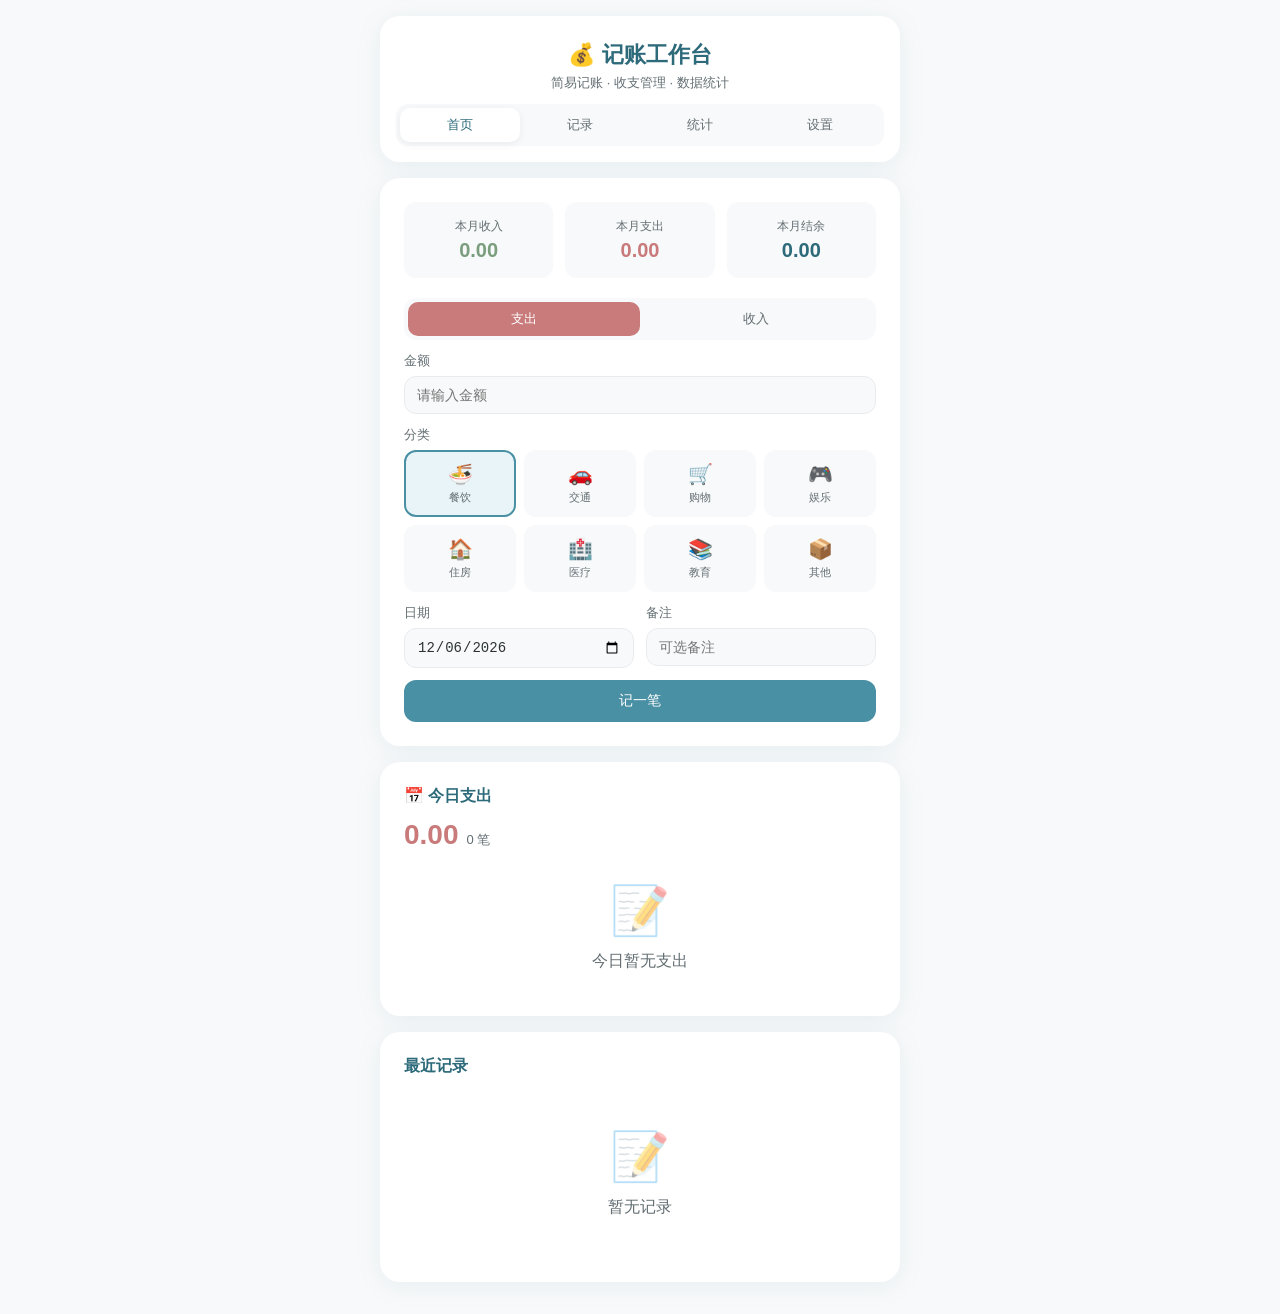
==== commit 32abfbcc: "fix: fix encoding for accounting workbench" ====
--- a/accounting-workbench/index.html
+++ b/accounting-workbench/index.html
@@ -3,7 +3,7 @@
 <head>
     <meta charset="UTF-8">
     <meta name="viewport" content="width=device-width, initial-scale=1.0, maximum-scale=1.0, user-scalable=no">
-    <title>璁拌处宸ヤ綔鍙?路 绠€鏄撹璐?/title>
+    <title>记账工作台 · 简易记账</title>
     <style>
         :root {
             --bg: #f8f9fa;
@@ -374,91 +374,91 @@
 <body>
 <div class="container">
     <header>
-        <h1>馃挵 璁拌处宸ヤ綔鍙?/h1>
-        <div class="sub">绠€鏄撹璐?路 鏀舵敮绠＄悊 路 鏁版嵁缁熻</div>
+        <h1>💰 记账工作台</h1>
+        <div class="sub">简易记账 · 收支管理 · 数据统计</div>
         <div class="nav-tabs">
-            <button class="active" onclick="showTab('home')">棣栭〉</button>
-            <button onclick="showTab('records')">璁板綍</button>
-            <button onclick="showTab('stats')">缁熻</button>
-            <button onclick="showTab('settings')">璁剧疆</button>
+            <button class="active" onclick="showTab('home')">首页</button>
+            <button onclick="showTab('records')">记录</button>
+            <button onclick="showTab('stats')">统计</button>
+            <button onclick="showTab('settings')">设置</button>
         </div>
     </header>
 
-    <!-- 棣栭〉 -->
+    <!-- 首页 -->
     <div id="tab-home" class="tab-content">
         <div class="card">
             <div class="summary-grid">
                 <div class="summary-item income">
-                    <div class="label">鏈湀鏀跺叆</div>
+                    <div class="label">本月收入</div>
                     <div class="amount" id="monthIncome">0.00</div>
                 </div>
                 <div class="summary-item expense">
-                    <div class="label">鏈湀鏀嚭</div>
+                    <div class="label">本月支出</div>
                     <div class="amount" id="monthExpense">0.00</div>
                 </div>
                 <div class="summary-item balance">
-                    <div class="label">鏈湀缁撲綑</div>
+                    <div class="label">本月结余</div>
                     <div class="amount" id="monthBalance">0.00</div>
                 </div>
             </div>
 
             <div class="record-form">
                 <div class="type-toggle">
-                    <button class="expense active" onclick="setType('expense')">鏀嚭</button>
-                    <button class="income" onclick="setType('income')">鏀跺叆</button>
+                    <button class="expense active" onclick="setType('expense')">支出</button>
+                    <button class="income" onclick="setType('income')">收入</button>
                 </div>
 
                 <div class="form-group">
-                    <label>閲戦</label>
-                    <input type="number" id="amount" placeholder="璇疯緭鍏ラ噾棰? step="0.01" min="0">
+                    <label>金额</label>
+                    <input type="number" id="amount" placeholder="请输入金额" step="0.01" min="0">
                 </div>
 
                 <div class="form-group">
-                    <label>鍒嗙被</label>
+                    <label>分类</label>
                     <div class="category-grid" id="categoryGrid"></div>
                 </div>
 
                 <div class="form-row">
                     <div class="form-group">
-                        <label>鏃ユ湡</label>
+                        <label>日期</label>
                         <input type="date" id="date">
                     </div>
                     <div class="form-group">
-                        <label>澶囨敞</label>
-                        <input type="text" id="note" placeholder="鍙€夊娉?>
+                        <label>备注</label>
+                        <input type="text" id="note" placeholder="可选备注">
                     </div>
                 </div>
 
-                <button class="btn btn-primary btn-block" onclick="addRecord()">璁颁竴绗?/button>
+                <button class="btn btn-primary btn-block" onclick="addRecord()">记一笔</button>
             </div>
         </div>
 
         <div class="card">
-            <h3 style="font-size:16px;color:var(--primary-dark);margin-bottom:12px">馃搮 浠婃棩鏀嚭</h3>
+            <h3 style="font-size:16px;color:var(--primary-dark);margin-bottom:12px">📅 今日支出</h3>
             <div style="display:flex;align-items:baseline;gap:8px;margin-bottom:12px">
                 <span style="font-size:28px;font-weight:700;color:var(--danger)" id="todayExpense">0.00</span>
-                <span style="font-size:13px;color:var(--text-light)" id="todayExpenseCount">0 绗?/span>
+                <span style="font-size:13px;color:var(--text-light)" id="todayExpenseCount">0 笔</span>
             </div>
             <ul class="record-list" id="todayExpenseList"></ul>
         </div>
 
         <div class="card">
-            <h3 style="font-size:16px;color:var(--primary-dark);margin-bottom:12px">鏈€杩戣褰?/h3>
+            <h3 style="font-size:16px;color:var(--primary-dark);margin-bottom:12px">最近记录</h3>
             <ul class="record-list" id="recentRecords"></ul>
         </div>
     </div>
 
-    <!-- 璁板綍鍒楄〃 -->
+    <!-- 记录列表 -->
     <div id="tab-records" class="tab-content hidden">
         <div class="card">
             <div class="filter-bar">
                 <select id="filterType" onchange="renderRecords()">
-                    <option value="all">鍏ㄩ儴绫诲瀷</option>
-                    <option value="expense">鏀嚭</option>
-                    <option value="income">鏀跺叆</option>
+                    <option value="all">全部类型</option>
+                    <option value="expense">支出</option>
+                    <option value="income">收入</option>
                 </select>
                 <select id="filterCategory" onchange="renderRecords()">
-                    <option value="all">鍏ㄩ儴鍒嗙被</option>
+                    <option value="all">全部分类</option>
                 </select>
                 <input type="month" id="filterMonth" onchange="renderRecords()">
             </div>
@@ -466,87 +466,87 @@
         </div>
     </div>
 
-    <!-- 缁熻 -->
+    <!-- 统计 -->
     <div id="tab-stats" class="tab-content hidden">
         <div class="card">
-            <h3 style="font-size:16px;color:var(--primary-dark);margin-bottom:12px">鏈堝害鏀舵敮瓒嬪娍</h3>
+            <h3 style="font-size:16px;color:var(--primary-dark);margin-bottom:12px">月度收支趋势</h3>
             <div class="chart-container" id="monthlyChart"></div>
         </div>
 
         <div class="card">
-            <h3 style="font-size:16px;color:var(--primary-dark);margin-bottom:12px">鍒嗙被缁熻</h3>
+            <h3 style="font-size:16px;color:var(--primary-dark);margin-bottom:12px">分类统计</h3>
             <div id="categoryStats"></div>
         </div>
     </div>
 
-    <!-- 璁剧疆 -->
+    <!-- 设置 -->
     <div id="tab-settings" class="tab-content hidden">
         <div class="card">
-            <h3 style="font-size:16px;color:var(--primary-dark);margin-bottom:16px">鏁版嵁绠＄悊</h3>
+            <h3 style="font-size:16px;color:var(--primary-dark);margin-bottom:16px">数据管理</h3>
             <div class="settings-item">
-                <div class="label">瀵煎嚭鏁版嵁</div>
-                <button class="btn btn-secondary" onclick="exportData()">瀵煎嚭 JSON</button>
+                <div class="label">导出数据</div>
+                <button class="btn btn-secondary" onclick="exportData()">导出 JSON</button>
             </div>
             <div class="settings-item">
-                <div class="label">瀵煎叆鏁版嵁</button>
+                <div class="label">导入数据</button>
                 <input type="file" id="importFile" accept=".json" onchange="importData(event)" style="display:none">
-                <button class="btn btn-secondary" onclick="document.getElementById('importFile').click()">瀵煎叆 JSON</button>
+                <button class="btn btn-secondary" onclick="document.getElementById('importFile').click()">导入 JSON</button>
             </div>
             <div class="settings-item">
-                <div class="label">娓呯┖鏁版嵁</div>
-                <button class="btn btn-danger" onclick="clearData()">娓呯┖</button>
+                <div class="label">清空数据</div>
+                <button class="btn btn-danger" onclick="clearData()">清空</button>
             </div>
         </div>
 
         <div class="card">
-            <h3 style="font-size:16px;color:var(--primary-dark);margin-bottom:16px">浜戝悓姝?/h3>
+            <h3 style="font-size:16px;color:var(--primary-dark);margin-bottom:16px">云同步</h3>
             <div class="form-group">
                 <label>GitHub Token</label>
                 <input type="password" id="githubTokenInput" placeholder="ghp_xxxx">
             </div>
             <div class="form-group" style="margin-top:12px">
-                <label>浠撳簱璺緞 (owner/repo/path)</label>
+                <label>仓库路径 (owner/repo/path)</label>
                 <input type="text" id="githubPathInput" placeholder="LCC0528/knowledge-workbench/data/accounting.json">
             </div>
             <div style="display:flex;gap:8px;margin-top:16px">
-                <button class="btn btn-primary" onclick="pushToGitHub()">鎺ㄩ€佸埌浜戠</button>
-                <button class="btn btn-secondary" onclick="pullFromGitHub()">浠庝簯绔媺鍙?/button>
+                <button class="btn btn-primary" onclick="pushToGitHub()">推送到云端</button>
+                <button class="btn btn-secondary" onclick="pullFromGitHub()">从云端拉取</button>
             </div>
         </div>
     </div>
 </div>
 
-<!-- 缂栬緫寮圭獥 -->
+<!-- 编辑弹窗 -->
 <div id="editModal" class="modal hidden">
     <div class="modal-content">
         <div class="modal-header">
-            <h3>缂栬緫璁板綍</h3>
-            <button class="modal-close" onclick="closeModal()">脳</button>
+            <h3>编辑记录</h3>
+            <button class="modal-close" onclick="closeModal()">×</button>
         </div>
         <div class="record-form">
             <div class="type-toggle">
-                <button class="expense" onclick="setEditType('expense')">鏀嚭</button>
-                <button class="income" onclick="setEditType('income')">鏀跺叆</button>
+                <button class="expense" onclick="setEditType('expense')">支出</button>
+                <button class="income" onclick="setEditType('income')">收入</button>
             </div>
             <div class="form-group">
-                <label>閲戦</label>
+                <label>金额</label>
                 <input type="number" id="editAmount" step="0.01" min="0">
             </div>
             <div class="form-group">
-                <label>鍒嗙被</label>
+                <label>分类</label>
                 <div class="category-grid" id="editCategoryGrid"></div>
             </div>
             <div class="form-row">
                 <div class="form-group">
-                    <label>鏃ユ湡</label>
+                    <label>日期</label>
                     <input type="date" id="editDate">
                 </div>
                 <div class="form-group">
-                    <label>澶囨敞</label>
+                    <label>备注</label>
                     <input type="text" id="editNote">
                 </div>
             </div>
-            <button class="btn btn-primary btn-block" onclick="saveEdit()">淇濆瓨</button>
+            <button class="btn btn-primary btn-block" onclick="saveEdit()">保存</button>
         </div>
     </div>
 </div>
@@ -555,36 +555,36 @@
 
 <script>
 (function() {
-    // 甯搁噺
+    // 常量
     const STORAGE_KEY = 'accounting_workbench_data';
     const SETTINGS_KEY = 'accounting_workbench_settings';
     const GITHUB_TOKEN_KEY = 'accounting_github_token';
     const GITHUB_PATH_KEY = 'accounting_github_path';
 
-    // 榛樿鍒嗙被
+    // 默认分类
     const DEFAULT_CATEGORIES = {
         expense: [
-            { id: 'food', name: '椁愰ギ', icon: '馃崪' },
-            { id: 'transport', name: '浜ら€?, icon: '馃殫' },
-            { id: 'shopping', name: '璐墿', icon: '馃洅' },
-            { id: 'entertainment', name: '濞变箰', icon: '馃幃' },
-            { id: 'housing', name: '浣忔埧', icon: '馃彔' },
-            { id: 'medical', name: '鍖荤枟', icon: '馃彞' },
-            { id: 'education', name: '鏁欒偛', icon: '馃摎' },
-            { id: 'other_expense', name: '鍏朵粬', icon: '馃摝' }
+            { id: 'food', name: '餐饮', icon: '🍜' },
+            { id: 'transport', name: '交通', icon: '🚗' },
+            { id: 'shopping', name: '购物', icon: '🛒' },
+            { id: 'entertainment', name: '娱乐', icon: '🎮' },
+            { id: 'housing', name: '住房', icon: '🏠' },
+            { id: 'medical', name: '医疗', icon: '🏥' },
+            { id: 'education', name: '教育', icon: '📚' },
+            { id: 'other_expense', name: '其他', icon: '📦' }
         ],
         income: [
-            { id: 'salary', name: '宸ヨ祫', icon: '馃捈' },
-            { id: 'bonus', name: '濂栭噾', icon: '馃巵' },
-            { id: 'investment', name: '鎶曡祫', icon: '馃搱' },
-            { id: 'parttime', name: '鍏艰亴', icon: '馃捇' },
-            { id: 'gift', name: '绾㈠寘', icon: '馃Ё' },
-            { id: 'refund', name: '閫€娆?, icon: '鈫╋笍' },
-            { id: 'other_income', name: '鍏朵粬', icon: '馃拵' }
+            { id: 'salary', name: '工资', icon: '💼' },
+            { id: 'bonus', name: '奖金', icon: '🎁' },
+            { id: 'investment', name: '投资', icon: '📈' },
+            { id: 'parttime', name: '兼职', icon: '💻' },
+            { id: 'gift', name: '红包', icon: '🧧' },
+            { id: 'refund', name: '退款', icon: '↩️' },
+            { id: 'other_income', name: '其他', icon: '💎' }
         ]
     };
 
-    // 鐘舵€?
+    // 状态
     let state = {
         records: [],
         type: 'expense',
@@ -594,7 +594,7 @@
         editingId: null
     };
 
-    // 宸ュ叿鍑芥暟
+    // 工具函数
     function generateId() {
         return Date.now().toString(36) + Math.random().toString(36).substr(2, 9);
     }
@@ -620,7 +620,7 @@
         setTimeout(() => toast.classList.remove('show'), 2000);
     }
 
-    // 鏁版嵁鎸佷箙鍖?
+    // 数据持久化
     function loadData() {
         try {
             const data = localStorage.getItem(STORAGE_KEY);
@@ -642,7 +642,7 @@
         localStorage.setItem(SETTINGS_KEY, JSON.stringify(settings));
     }
 
-    // GitHub 浜戝悓姝?
+    // GitHub 云同步
     function getGhToken() {
         try { return localStorage.getItem(GITHUB_TOKEN_KEY) || ''; } catch { return ''; }
     }
@@ -663,13 +663,13 @@
         const token = getGhToken();
         const path = getGhPath();
         if (!token || !path) {
-            showToast('璇峰厛閰嶇疆 Token 鍜屼粨搴撹矾寰?);
+            showToast('请先配置 Token 和仓库路径');
             return;
         }
 
         const parts = path.split('/');
         if (parts.length < 3) {
-            showToast('浠撳簱璺緞鏍煎紡: owner/repo/path');
+            showToast('仓库路径格式: owner/repo/path');
             return;
         }
 
@@ -679,7 +679,7 @@
         const apiUrl = `https://api.github.com/repos/${owner}/${repo}/contents/${filePath}`;
 
         try {
-            // 鑾峰彇鐜版湁鏂囦欢
+            // 获取现有文件
             let sha = null;
             const getResp = await fetch(apiUrl, {
                 headers: { 'Authorization': `token ${token}` }
@@ -689,12 +689,12 @@
                 sha = data.sha;
             }
 
-            // 鍑嗗鍐呭
+            // 准备内容
             const content = btoa(unescape(encodeURIComponent(JSON.stringify(state.records, null, 2))));
 
-            // 鎻愪氦
+            // 提交
             const body = {
-                message: `鏇存柊璁拌处鏁版嵁 ${new Date().toISOString()}`,
+                message: `更新记账数据 ${new Date().toISOString()}`,
                 content: content
             };
             if (sha) body.sha = sha;
@@ -709,12 +709,12 @@
             });
 
             if (putResp.ok) {
-                showToast('鎺ㄩ€佹垚鍔?);
+                showToast('推送成功');
             } else {
-                showToast('鎺ㄩ€佸け璐? ' + putResp.statusText);
+                showToast('推送失败: ' + putResp.statusText);
             }
         } catch (e) {
-            showToast('缃戠粶閿欒: ' + e.message);
+            showToast('网络错误: ' + e.message);
         }
     }
 
@@ -722,13 +722,13 @@
         const token = getGhToken();
         const path = getGhPath();
         if (!token || !path) {
-            showToast('璇峰厛閰嶇疆 Token 鍜屼粨搴撹矾寰?);
+            showToast('请先配置 Token 和仓库路径');
             return;
         }
 
         const parts = path.split('/');
         if (parts.length < 3) {
-            showToast('浠撳簱璺緞鏍煎紡: owner/repo/path');
+            showToast('仓库路径格式: owner/repo/path');
             return;
         }
 
@@ -742,7 +742,7 @@
                 headers: { 'Authorization': `token ${token}` }
             });
             if (!resp.ok) {
-                showToast('鎷夊彇澶辫触: ' + resp.statusText);
+                showToast('拉取失败: ' + resp.statusText);
                 return;
             }
             const data = await resp.json();
@@ -752,14 +752,14 @@
                 state.records = records;
                 saveData();
                 renderAll();
-                showToast('鎷夊彇鎴愬姛');
+                showToast('拉取成功');
             }
         } catch (e) {
-            showToast('缃戠粶閿欒: ' + e.message);
-        }
-    }
-
-    // 鍒嗙被娓叉煋
+            showToast('网络错误: ' + e.message);
+        }
+    }
+
+    // 分类渲染
     function renderCategories() {
         const grid = document.getElementById('categoryGrid');
         const categories = DEFAULT_CATEGORIES[state.type];
@@ -789,10 +789,10 @@
             const cat = DEFAULT_CATEGORIES[type].find(c => c.id === id);
             if (cat) return cat;
         }
-        return { id, name: id, icon: '鉂? };
-    }
-
-    // 璁板綍鎿嶄綔
+        return { id, name: id, icon: '❓' };
+    }
+
+    // 记录操作
     window.setType = function(type) {
         state.type = type;
         state.category = DEFAULT_CATEGORIES[type][0].id;
@@ -826,7 +826,7 @@
     window.addRecord = function() {
         const amount = parseFloat(document.getElementById('amount').value);
         if (!amount || amount <= 0) {
-            showToast('璇疯緭鍏ユ湁鏁堥噾棰?);
+            showToast('请输入有效金额');
             return;
         }
 
@@ -844,10 +844,10 @@
         saveData();
         renderAll();
 
-        // 閲嶇疆琛ㄥ崟
+        // 重置表单
         document.getElementById('amount').value = '';
         document.getElementById('note').value = '';
-        showToast('璁板綍宸叉坊鍔?);
+        showToast('记录已添加');
     };
 
     window.editRecord = function(id) {
@@ -879,7 +879,7 @@
     window.saveEdit = function() {
         const amount = parseFloat(document.getElementById('editAmount').value);
         if (!amount || amount <= 0) {
-            showToast('璇疯緭鍏ユ湁鏁堥噾棰?);
+            showToast('请输入有效金额');
             return;
         }
 
@@ -895,24 +895,24 @@
         saveData();
         renderAll();
         closeModal();
-        showToast('璁板綍宸叉洿鏂?);
+        showToast('记录已更新');
     };
 
     window.deleteRecord = function(id) {
-        if (!confirm('纭畾鍒犻櫎杩欐潯璁板綍锛?)) return;
+        if (!confirm('确定删除这条记录？')) return;
         state.records = state.records.filter(r => r.id !== id);
         saveData();
         renderAll();
-        showToast('璁板綍宸插垹闄?);
-    };
-
-    // 娓叉煋
+        showToast('记录已删除');
+    };
+
+    // 渲染
     function renderRecentRecords() {
         const list = document.getElementById('recentRecords');
         const recent = state.records.slice(0, 5);
 
         if (recent.length === 0) {
-            list.innerHTML = '<div class="empty-state"><div class="icon">馃摑</div><div>鏆傛棤璁板綍</div></div>';
+            list.innerHTML = '<div class="empty-state"><div class="icon">📝</div><div>暂无记录</div></div>';
             return;
         }
 
@@ -928,8 +928,8 @@
                     </div>
                     <div class="amount ${r.type}">${r.type === 'expense' ? '-' : '+'}${formatAmount(r.amount)}</div>
                     <div class="actions">
-                        <button onclick="editRecord('${r.id}')" title="缂栬緫">鉁忥笍</button>
-                        <button onclick="deleteRecord('${r.id}')" title="鍒犻櫎">馃棏锔?/button>
+                        <button onclick="editRecord('${r.id}')" title="编辑">✏️</button>
+                        <button onclick="deleteRecord('${r.id}')" title="删除">🗑️</button>
                     </div>
                 </li>
             `;
@@ -955,7 +955,7 @@
         }
 
         if (filtered.length === 0) {
-            list.innerHTML = '<div class="empty-state"><div class="icon">馃摑</div><div>鏆傛棤璁板綍</div></div>';
+            list.innerHTML = '<div class="empty-state"><div class="icon">📝</div><div>暂无记录</div></div>';
             return;
         }
 
@@ -971,8 +971,8 @@
                     </div>
                     <div class="amount ${r.type}">${r.type === 'expense' ? '-' : '+'}${formatAmount(r.amount)}</div>
                     <div class="actions">
-                        <button onclick="editRecord('${r.id}')" title="缂栬緫">鉁忥笍</button>
-                        <button onclick="deleteRecord('${r.id}')" title="鍒犻櫎">馃棏锔?/button>
+                        <button onclick="editRecord('${r.id}')" title="编辑">✏️</button>
+                        <button onclick="deleteRecord('${r.id}')" title="删除">🗑️</button>
                     </div>
                 </li>
             `;
@@ -998,11 +998,11 @@
         const total = todayRecords.reduce((sum, r) => sum + r.amount, 0);
 
         document.getElementById('todayExpense').textContent = formatAmount(total);
-        document.getElementById('todayExpenseCount').textContent = todayRecords.length + ' 绗?;
+        document.getElementById('todayExpenseCount').textContent = todayRecords.length + ' 笔';
 
         const list = document.getElementById('todayExpenseList');
         if (todayRecords.length === 0) {
-            list.innerHTML = '<div class="empty-state" style="padding:20px"><div class="icon">馃摑</div><div>浠婃棩鏆傛棤鏀嚭</div></div>';
+            list.innerHTML = '<div class="empty-state" style="padding:20px"><div class="icon">📝</div><div>今日暂无支出</div></div>';
             return;
         }
 
@@ -1048,7 +1048,7 @@
                 <div class="bar income" style="height: ${(d.income / maxAmount) * 150}px"></div>
                 <div class="bar expense" style="height: ${(d.expense / maxAmount) * 150}px; margin-top: 4px;"></div>
                 <div class="value">${d.expense > 0 ? formatAmount(d.expense) : ''}</div>
-                <div class="label">${d.month.split('-')[1]}鏈?/div>
+                <div class="label">${d.month.split('-')[1]}月</div>
             </div>
         `).join('');
     }
@@ -1072,7 +1072,7 @@
         );
 
         if (entries.length === 0) {
-            container.innerHTML = '<div class="empty-state"><div class="icon">馃搳</div><div>鏈湀鏆傛棤鏁版嵁</div></div>';
+            container.innerHTML = '<div class="empty-state"><div class="icon">📊</div><div>本月暂无数据</div></div>';
             return;
         }
 
@@ -1084,7 +1084,7 @@
                     <div class="icon ${data.expense > 0 ? 'expense' : 'income'}">${cat.icon}</div>
                     <div class="info">
                         <div class="category">${cat.name}</div>
-                        <div class="note">鏀跺叆: ${formatAmount(data.income)} 路 鏀嚭: ${formatAmount(data.expense)}</div>
+                        <div class="note">收入: ${formatAmount(data.income)} · 支出: ${formatAmount(data.expense)}</div>
                     </div>
                     <div class="amount" style="color:var(--text)">${formatAmount(total)}</div>
                 </div>
@@ -1095,7 +1095,7 @@
     function renderFilterCategories() {
         const select = document.getElementById('filterCategory');
         const allCats = [...DEFAULT_CATEGORIES.expense, ...DEFAULT_CATEGORIES.income];
-        select.innerHTML = '<option value="all">鍏ㄩ儴鍒嗙被</option>' + 
+        select.innerHTML = '<option value="all">全部分类</option>' + 
             allCats.map(c => `<option value="${c.id}">${c.icon} ${c.name}</option>`).join('');
     }
 
@@ -1110,7 +1110,7 @@
         renderFilterCategories();
     }
 
-    // Tab 鍒囨崲
+    // Tab 切换
     window.showTab = function(tab) {
         document.querySelectorAll('.tab-content').forEach(el => el.classList.add('hidden'));
         document.getElementById('tab-' + tab).classList.remove('hidden');
@@ -1119,7 +1119,7 @@
         event.target.classList.add('active');
     };
 
-    // 鏁版嵁瀵煎嚭瀵煎叆
+    // 数据导出导入
     window.exportData = function() {
         const data = JSON.stringify(state.records, null, 2);
         const blob = new Blob([data], { type: 'application/json' });
@@ -1129,7 +1129,7 @@
         a.download = `accounting-data-${formatDate(new Date())}.json`;
         a.click();
         URL.revokeObjectURL(url);
-        showToast('鏁版嵁宸插鍑?);
+        showToast('数据已导出');
     };
 
     window.importData = function(event) {
@@ -1141,51 +1141,51 @@
             try {
                 const data = JSON.parse(e.target.result);
                 if (Array.isArray(data)) {
-                    if (confirm(`纭畾瀵煎叆 ${data.length} 鏉¤褰曪紵杩欏皢瑕嗙洊鐜版湁鏁版嵁`)) {
+                    if (confirm(`确定导入 ${data.length} 条记录？这将覆盖现有数据`)) {
                         state.records = data;
                         saveData();
                         renderAll();
-                        showToast('鏁版嵁宸插鍏?);
+                        showToast('数据已导入');
                     }
                 } else {
-                    showToast('鏃犳晥鐨勬暟鎹牸寮?);
+                    showToast('无效的数据格式');
                 }
             } catch {
-                showToast('鏂囦欢瑙ｆ瀽澶辫触');
+                showToast('文件解析失败');
             }
         };
         reader.readAsText(file);
     };
 
     window.clearData = function() {
-        if (confirm('纭畾娓呯┖鎵€鏈夋暟鎹紵姝ゆ搷浣滀笉鍙仮澶?)) {
+        if (confirm('确定清空所有数据？此操作不可恢复')) {
             state.records = [];
             saveData();
             renderAll();
-            showToast('鏁版嵁宸叉竻绌?);
-        }
-    };
-
-    // 鍒濆鍖?
+            showToast('数据已清空');
+        }
+    };
+
+    // 初始化
     function init() {
-        // 璁剧疆榛樿鏃ユ湡
+        // 设置默认日期
         document.getElementById('date').value = formatDate(new Date());
 
-        // 鍔犺浇璁剧疆
+        // 加载设置
         const settings = getSettings();
         if (settings.githubToken) {
-            document.getElementById('githubTokenInput').value = settings.githubToken.substring(0, 10) + '路路路';
+            document.getElementById('githubTokenInput').value = settings.githubToken.substring(0, 10) + '···';
         }
         if (settings.githubPath) {
             document.getElementById('githubPathInput').value = settings.githubPath;
         }
 
-        // 鐩戝惉璁剧疆杈撳叆
+        // 监听设置输入
         document.getElementById('githubTokenInput').addEventListener('change', function() {
             const token = this.value.trim();
             if (token) {
                 setGhToken(token);
-                showToast('Token 宸蹭繚瀛?);
+                showToast('Token 已保存');
             }
         });
 
@@ -1193,24 +1193,24 @@
             const path = this.value.trim();
             if (path) {
                 setGhPath(path);
-                showToast('璺緞宸蹭繚瀛?);
+                showToast('路径已保存');
             }
         });
 
-        // URL Token 鑷姩閰嶇疆
+        // URL Token 自动配置
         const params = new URLSearchParams(window.location.search);
         const urlToken = params.get('token');
         if (urlToken && urlToken.startsWith('ghp_')) {
             setGhToken(urlToken);
             window.history.replaceState({}, document.title, window.location.pathname);
-            setTimeout(() => showToast('Token 宸茶嚜鍔ㄩ厤缃?), 500);
+            setTimeout(() => showToast('Token 已自动配置'), 500);
         }
 
         loadData();
         renderAll();
     }
 
-    // 鏆撮湶鍏ㄥ眬鍑芥暟
+    // 暴露全局函数
     window.pushToGitHub = pushToGitHub;
     window.pullFromGitHub = pullFromGitHub;
 
